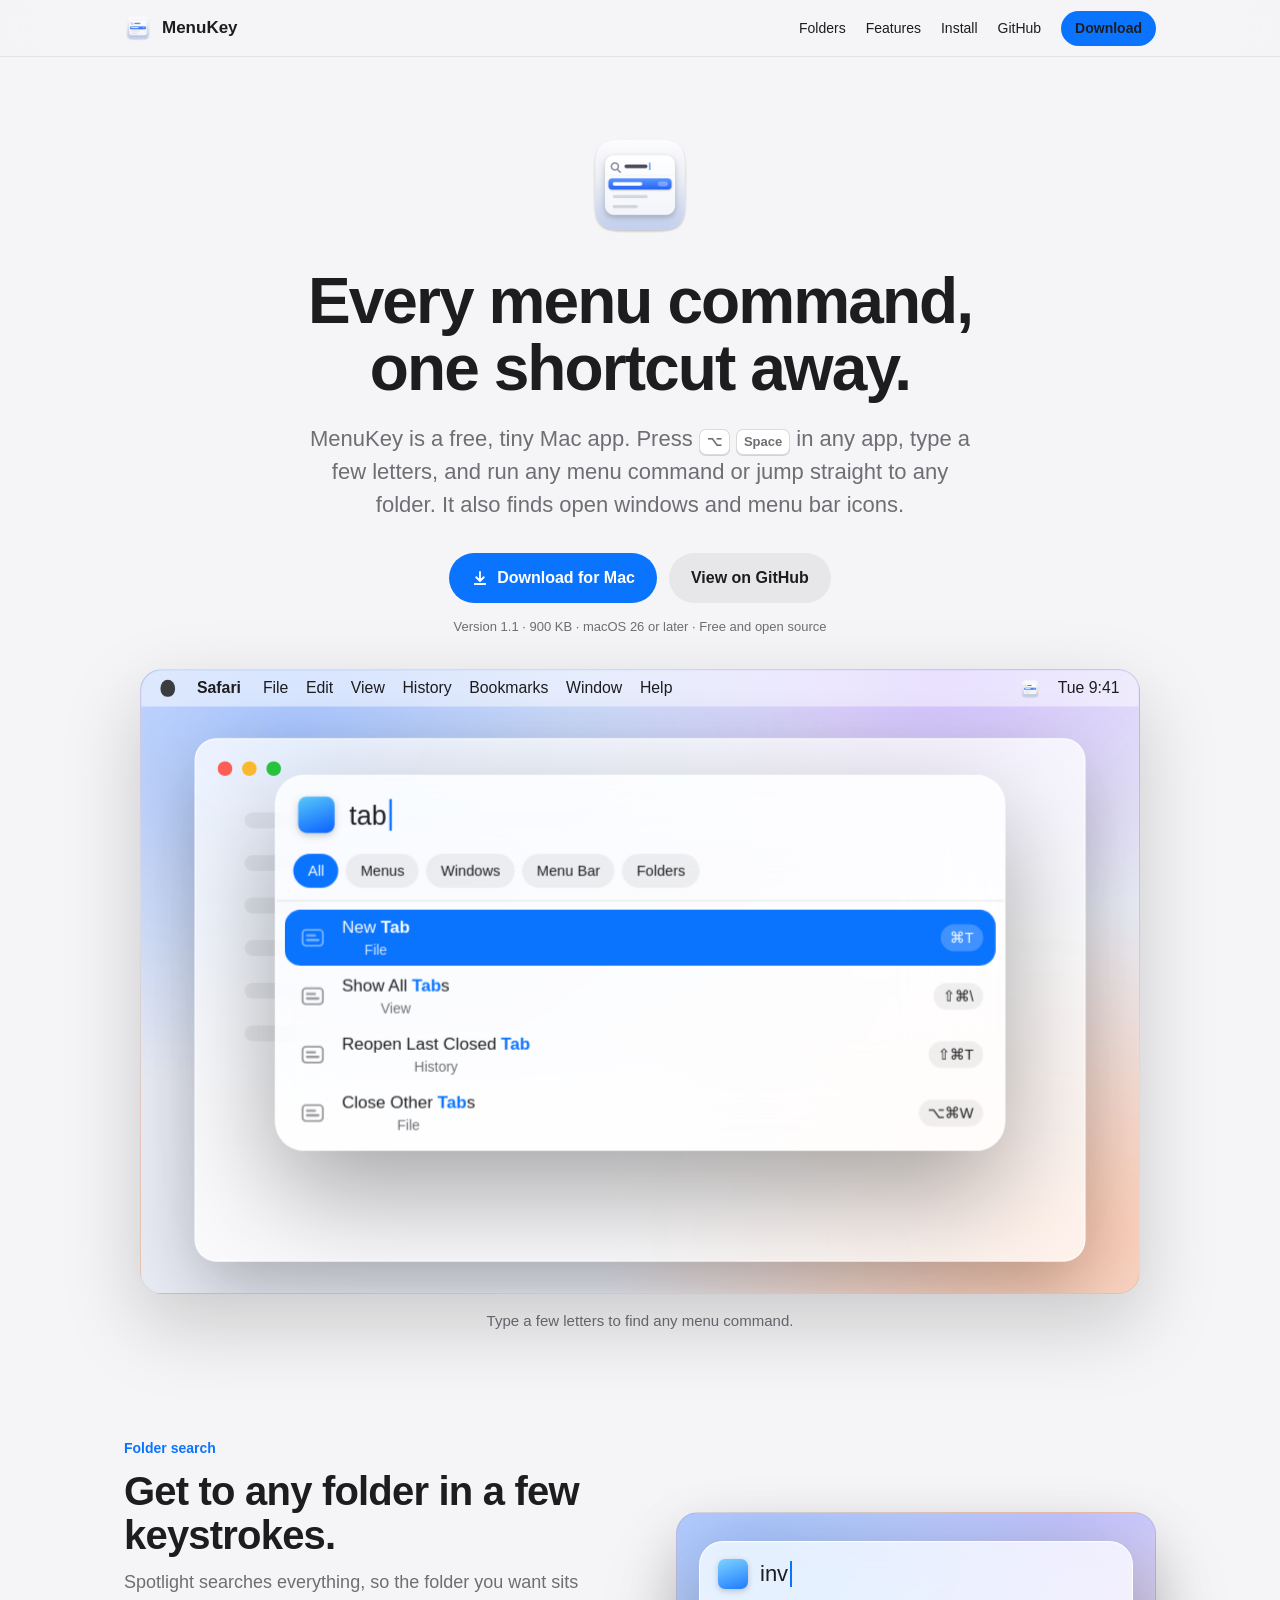
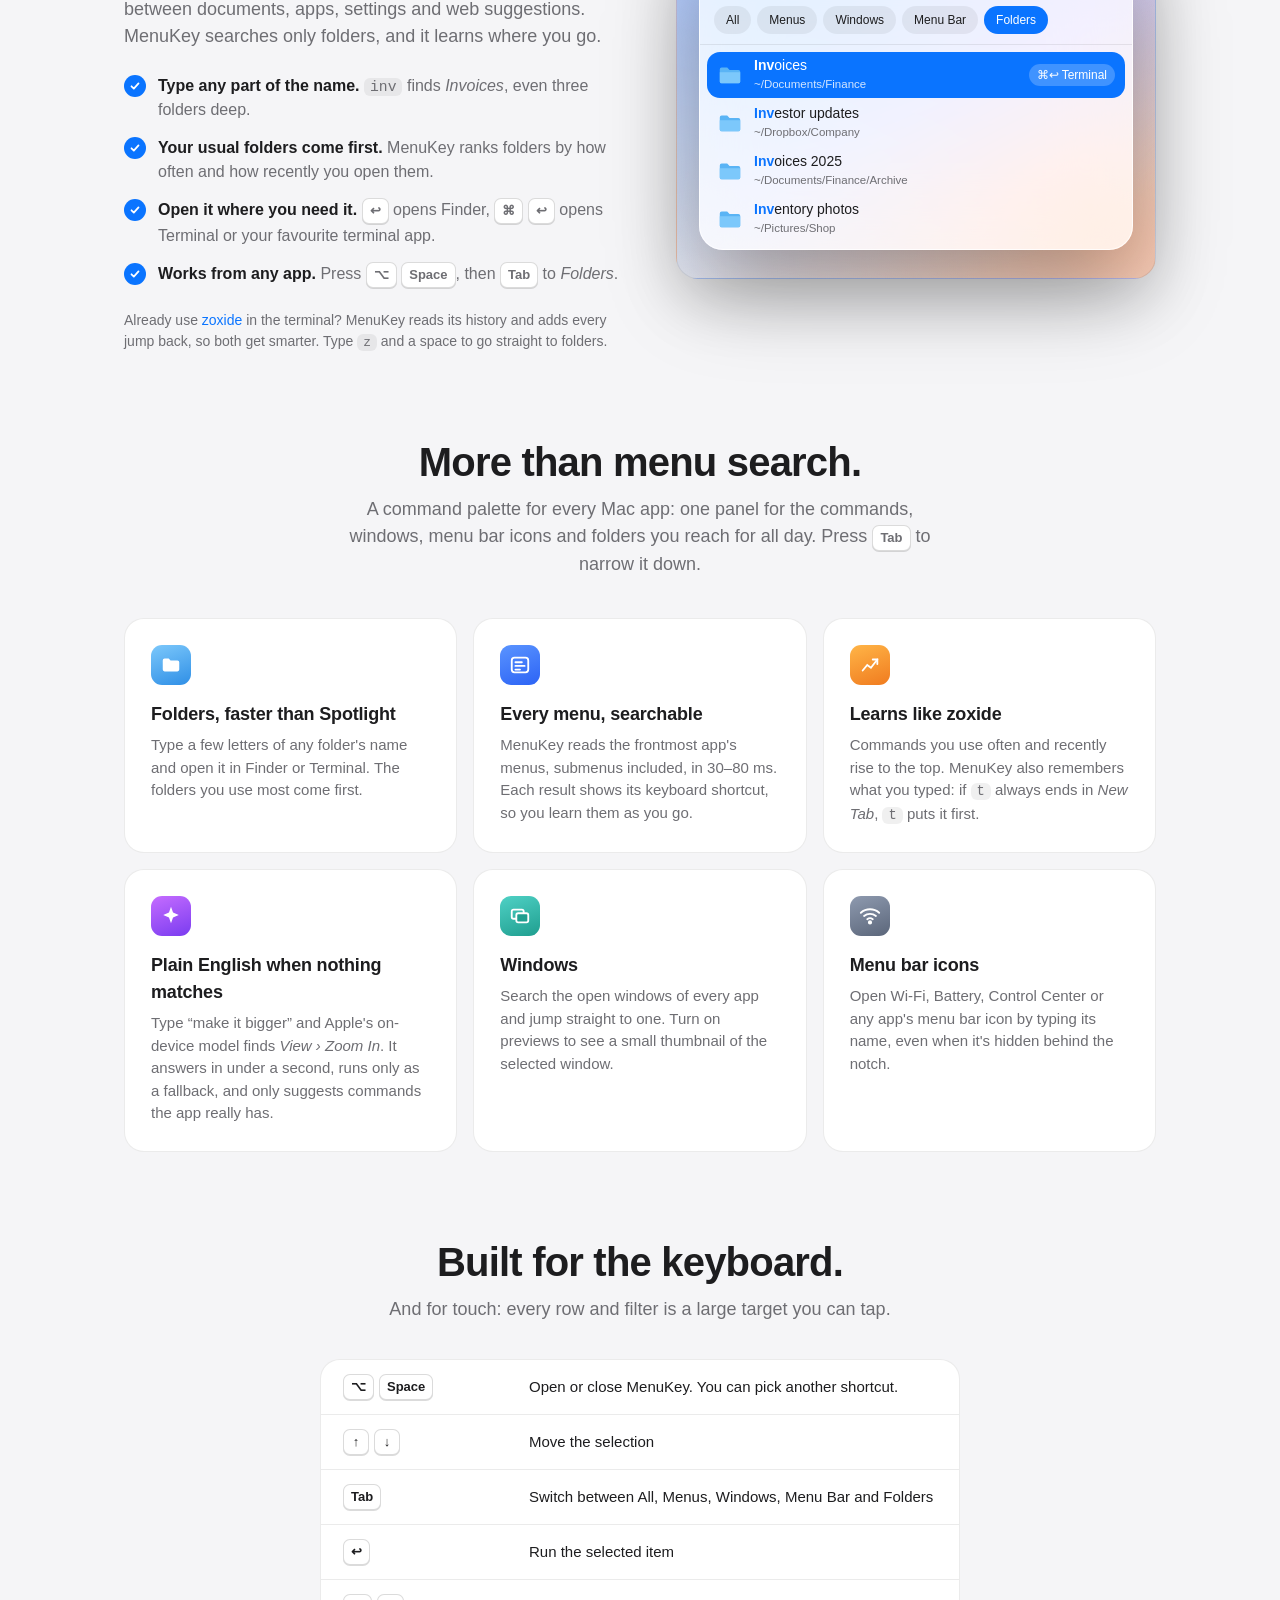
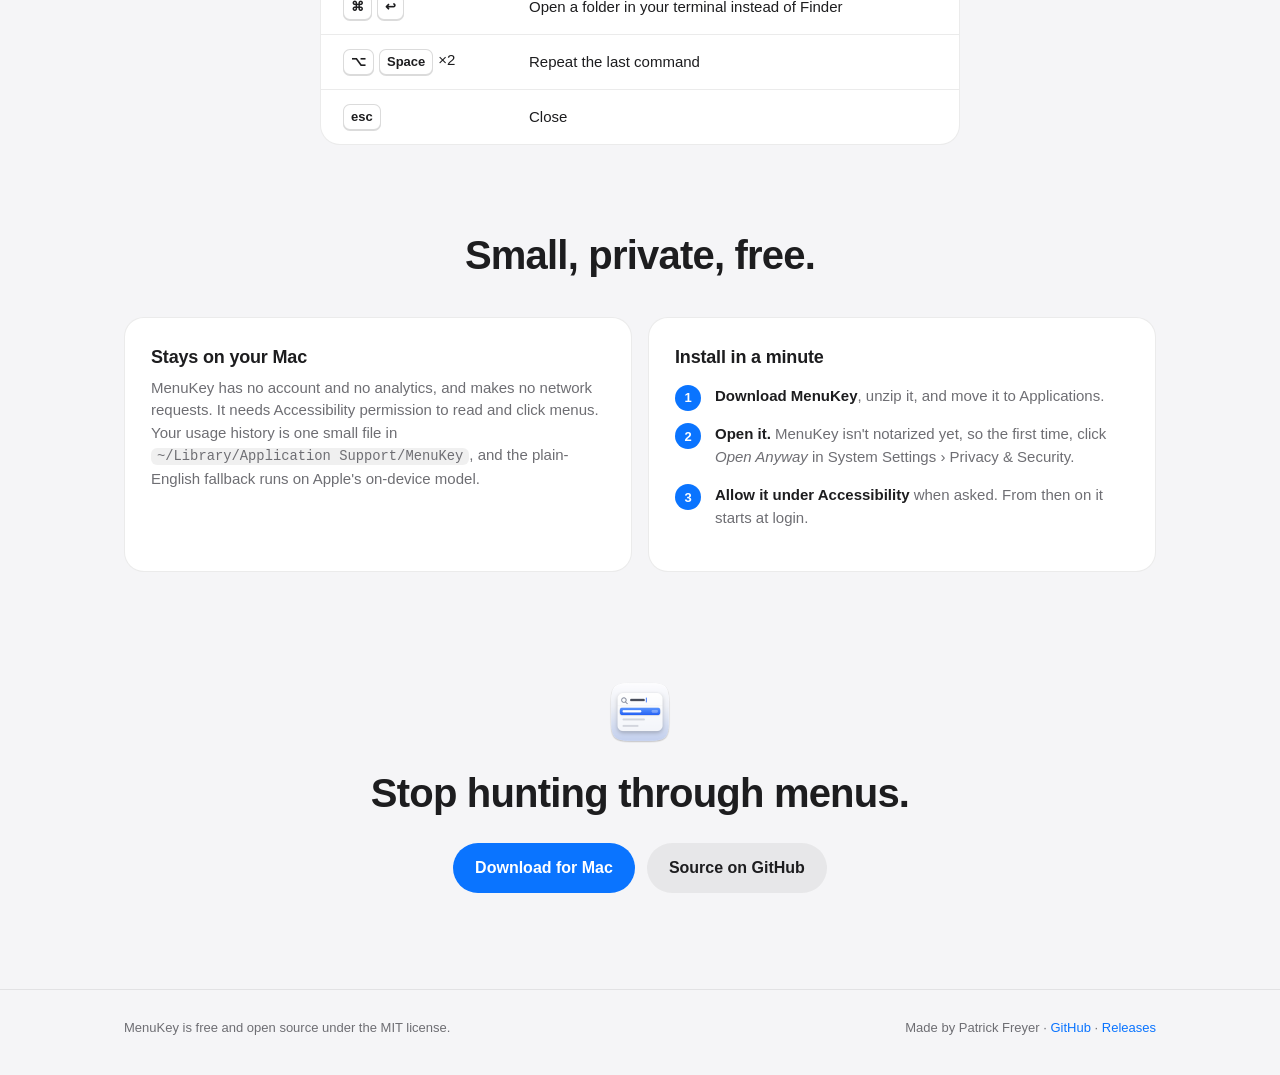
==== docs/index.html @ bb74138c "Add website (menukey.pages.dev) with a folder search section One-page site with a looping demo of th" ====
<!doctype html>
<html lang="en">
<head>
<meta charset="utf-8">
<meta name="viewport" content="width=device-width, initial-scale=1">
<title>MenuKey: a command palette for every Mac app</title>
<meta name="description" content="MenuKey is a free command palette for every Mac app. Press ⌥Space, type a few letters, and run any menu command or jump to any folder. A tiny, open-source alternative to Alfred's menu search that also finds windows, menu bar icons and folders.">
<meta property="og:title" content="MenuKey: a command palette for every Mac app">
<meta property="og:description" content="Every menu command, one shortcut away. A free, tiny Mac app.">
<meta property="og:image" content="https://patrickfreyer.github.io/MenuKey/screenshot-dark.png">
<meta property="og:url" content="https://patrickfreyer.github.io/MenuKey/">
<meta name="twitter:card" content="summary_large_image">
<link rel="icon" type="image/png" href="icon-256.png">
<link rel="apple-touch-icon" href="icon-256.png">
<style>
  :root {
    --bg: #f5f5f7;
    --surface: #ffffff;
    --text: #1d1d1f;
    --sub: #6e6e73;
    --line: rgba(0, 0, 0, 0.08);
    --accent: #0a74ff;
    --accent-text: #fff;
    --kbd: #ffffff;
    --kbd-border: rgba(0, 0, 0, 0.14);
    --panel: rgba(255, 255, 255, 0.72);
    --panel-border: rgba(255, 255, 255, 0.8);
    --pill: rgba(0, 0, 0, 0.06);
    --win: rgba(255, 255, 255, 0.75);
    --stage: radial-gradient(900px 600px at 15% 10%, #a9c6ff 0%, transparent 60%),
             radial-gradient(800px 600px at 90% 90%, #ffc9ae 0%, transparent 55%),
             radial-gradient(700px 500px at 80% 0%, #d2c1ff 0%, transparent 55%), #e9ecf5;
  }
  @media (prefers-color-scheme: dark) {
    :root {
      --bg: #0b0b0e;
      --surface: #16161a;
      --text: #f5f5f7;
      --sub: #a1a1a6;
      --line: rgba(255, 255, 255, 0.09);
      --accent: #2f8bff;
      --kbd: #26262c;
      --kbd-border: rgba(255, 255, 255, 0.16);
      --panel: rgba(30, 30, 36, 0.62);
      --panel-border: rgba(255, 255, 255, 0.14);
      --pill: rgba(255, 255, 255, 0.09);
      --win: rgba(40, 40, 48, 0.8);
      --stage: radial-gradient(900px 600px at 15% 10%, #5b3df5 0%, transparent 60%),
               radial-gradient(800px 600px at 90% 90%, #f0704f 0%, transparent 55%),
               radial-gradient(700px 500px at 80% 0%, #1aa4f0 0%, transparent 55%), #17112f;
    }
  }
  * { box-sizing: border-box; margin: 0; padding: 0; }
  html { -webkit-text-size-adjust: 100%; }
  body {
    font-family: -apple-system, BlinkMacSystemFont, "SF Pro Text", "Inter", "Segoe UI", sans-serif;
    background: var(--bg);
    color: var(--text);
    -webkit-font-smoothing: antialiased;
    line-height: 1.5;
  }
  a { color: var(--accent); text-decoration: none; }
  a:hover { text-decoration: underline; }
  .wrap { max-width: 1080px; margin: 0 auto; padding: 0 24px; }

  /* Nav */
  nav { position: sticky; top: 0; z-index: 10; backdrop-filter: saturate(180%) blur(20px);
        -webkit-backdrop-filter: saturate(180%) blur(20px);
        background: color-mix(in srgb, var(--bg) 75%, transparent); border-bottom: 1px solid var(--line); }
  nav .wrap { display: flex; align-items: center; height: 56px; gap: 12px; }
  nav .brand { display: flex; align-items: center; gap: 10px; font-weight: 600; font-size: 17px; color: var(--text); }
  nav .brand img { width: 28px; height: 28px; }
  nav .links { margin-left: auto; display: flex; gap: 20px; align-items: center; font-size: 14px; }
  nav .links a { color: var(--text); }
  nav .links .btn { padding: 7px 14px; font-size: 14px; }

  .btn { display: inline-flex; align-items: center; gap: 8px; padding: 13px 22px; border-radius: 999px;
         font-weight: 600; font-size: 16px; background: var(--accent); color: var(--accent-text); }
  .btn:hover { text-decoration: none; filter: brightness(1.08); }
  .btn.ghost { background: var(--pill); color: var(--text); }

  /* Hero */
  .hero.wrap { text-align: center; padding-top: 72px; padding-bottom: 8px; }
  .hero img.icon { width: 112px; height: 112px; margin-bottom: 20px; }
  .hero h1 { font-size: clamp(36px, 6vw, 64px); line-height: 1.05; letter-spacing: -0.03em; font-weight: 700; }
  .hero p.lead { font-size: clamp(18px, 2.2vw, 22px); color: var(--sub); max-width: 680px; margin: 20px auto 0; }
  .hero .cta { display: flex; gap: 12px; justify-content: center; flex-wrap: wrap; margin-top: 32px; }
  .hero .meta { margin-top: 14px; font-size: 13px; color: var(--sub); }

  /* Demo stage */
  .stage-outer { margin: 32px auto 0; max-width: 1000px; }
  .stage-box { position: relative; width: 100%; aspect-ratio: 16 / 10; border-radius: 22px; overflow: hidden;
               background: var(--stage); box-shadow: 0 30px 80px rgba(0, 0, 0, 0.18); border: 1px solid var(--line); }
  .stage { position: absolute; left: 0; top: 0; width: 820px; height: 512px; transform-origin: 0 0; }
  .mbar { height: 30px; display: flex; align-items: center; gap: 18px; padding: 0 16px; font-size: 13px; font-weight: 500;
          background: color-mix(in srgb, var(--panel) 70%, transparent); backdrop-filter: blur(20px); }
  .mbar b { font-weight: 700; }
  .mbar .apple { width: 12px; height: 14px; border-radius: 50% 50% 45% 45%; background: currentColor; opacity: .85; }
  .mbar .right { margin-left: auto; display: flex; gap: 14px; align-items: center; }
  .mbar .right img { width: 17px; height: 17px; }
  .appwin { position: absolute; left: 44px; top: 56px; width: 732px; height: 430px; border-radius: 18px;
            background: var(--win); border: 1px solid var(--panel-border); box-shadow: 0 24px 60px rgba(0,0,0,.25); }
  .appwin .tl { display: flex; gap: 8px; padding: 18px 18px 0; }
  .appwin .tl i { width: 12px; height: 12px; border-radius: 50%; display: block; }
  .appwin .ln { height: 13px; border-radius: 7px; background: var(--pill); margin: 22px 40px 0; }
  .panel { position: absolute; left: 110px; top: 86px; width: 600px; border-radius: 24px;
           background: var(--panel); border: 1px solid var(--panel-border);
           backdrop-filter: blur(36px) saturate(180%); -webkit-backdrop-filter: blur(36px) saturate(180%);
           box-shadow: 0 34px 90px rgba(0,0,0,.35), inset 0 1px 0 rgba(255,255,255,.2); overflow: hidden;
           transition: height .18s ease; }
  .p-head { height: 64px; display: flex; align-items: center; gap: 12px; padding: 0 18px; }
  .p-head .aicon { width: 30px; height: 30px; border-radius: 7px; flex: none; box-shadow: 0 2px 6px rgba(0,0,0,.2); }
  .p-head .q { font-size: 22px; display: flex; align-items: center; min-height: 30px; }
  .p-head .q .ph { color: var(--sub); opacity: .7; }
  .caret { width: 2px; height: 26px; background: var(--accent); margin-left: 2px; animation: blink 1s steps(1) infinite; }
  @keyframes blink { 50% { opacity: 0; } }
  .chips { display: flex; gap: 6px; padding: 0 14px 10px; }
  .chip { height: 28px; padding: 0 12px; border-radius: 99px; display: flex; align-items: center; font-size: 12px;
          font-weight: 500; background: var(--pill); transition: background .15s, color .15s; }
  .chip.on { background: var(--accent); color: #fff; }
  .p-div { height: 1px; background: var(--line); }
  .think { height: 36px; display: flex; align-items: center; gap: 8px; padding: 0 18px; font-size: 12.5px; color: var(--sub); }
  .list { padding: 7px; display: flex; flex-direction: column; gap: 2px; }
  .row { height: 46px; display: flex; align-items: center; padding: 0 10px; border-radius: 13px;
         animation: rowIn .22s ease both; }
  @keyframes rowIn { from { opacity: 0; transform: translateY(4px); } to { opacity: 1; transform: none; } }
  .row.sel { background: var(--accent); color: #fff; }
  .row.press { filter: brightness(0.85); }
  .row .ico { width: 26px; height: 26px; margin-right: 11px; flex: none; display: flex; }
  .row .ico svg { width: 26px; height: 26px; }
  .row .t { font-size: 14px; font-weight: 500; }
  .row .p { font-size: 11.5px; color: var(--sub); }
  .row.sel .p { color: rgba(255,255,255,.82); }
  .row .k { margin-left: auto; font-size: 12px; font-weight: 500; padding: 2px 8px; border-radius: 99px; background: var(--pill); }
  .row.sel .k { background: rgba(255,255,255,.22); }
  .hl { color: var(--accent); font-weight: 800; }
  .row.sel .hl { color: #fff; }
  .nw { white-space: nowrap; }
  .caption { text-align: center; color: var(--sub); font-size: 15px; margin-top: 16px; min-height: 24px; }

  /* Sections */
  section.wrap { padding-top: 88px; }
  h2 { font-size: clamp(28px, 4vw, 40px); letter-spacing: -0.02em; line-height: 1.1; text-align: center; }
  .sub2 { text-align: center; color: var(--sub); font-size: 18px; margin: 12px auto 0; max-width: 620px; }
  .split { display: grid; grid-template-columns: 1.05fr 1fr; gap: 48px; align-items: center; margin-top: 8px; }
  .split h2, .split .sub2 { text-align: left; margin-left: 0; }
  .eyebrow { font-size: 14px; font-weight: 600; color: var(--accent); margin-bottom: 10px; }
  .checks { list-style: none; margin-top: 24px; display: grid; gap: 14px; }
  .checks li { display: flex; gap: 12px; font-size: 16px; color: var(--sub); }
  .checks li b { color: var(--text); font-weight: 600; }
  .checks li::before { content: ""; flex: none; width: 22px; height: 22px; margin-top: 1px; border-radius: 50%;
    background: var(--accent) url("data:image/svg+xml,%3Csvg xmlns='http://www.w3.org/2000/svg' viewBox='0 0 24 24' fill='none' stroke='white' stroke-width='3' stroke-linecap='round' stroke-linejoin='round'%3E%3Cpath d='M6 12.5l4 4 8-9'/%3E%3C/svg%3E") center / 14px no-repeat; }
  .aside { margin-top: 22px; font-size: 14px; color: var(--sub); }
  .folder-stage { border-radius: 22px; padding: 28px 22px; background: var(--stage); border: 1px solid var(--line);
                  box-shadow: 0 24px 60px rgba(0,0,0,.14); }
  .folder-stage .panel { position: relative; left: auto; top: auto; width: 100%; }
  .grid { display: grid; grid-template-columns: repeat(3, 1fr); gap: 16px; margin-top: 40px; }
  .card { background: var(--surface); border: 1px solid var(--line); border-radius: 20px; padding: 26px; }
  .card .fi { width: 40px; height: 40px; border-radius: 11px; display: flex; align-items: center; justify-content: center;
              margin-bottom: 16px; color: #fff; }
  .card .fi svg { width: 22px; height: 22px; }
  .card h3 { font-size: 18px; letter-spacing: -0.01em; margin-bottom: 6px; }
  .card p { color: var(--sub); font-size: 15px; }
  code { font-family: ui-monospace, "SF Mono", Menlo, monospace; font-size: .92em; background: var(--pill);
         padding: 1px 6px; border-radius: 6px; }

  .keys { max-width: 640px; margin: 36px auto 0; background: var(--surface); border: 1px solid var(--line); border-radius: 20px; }
  .keys div { display: flex; align-items: center; gap: 16px; padding: 14px 22px; border-bottom: 1px solid var(--line); font-size: 15px; }
  .keys div:last-child { border-bottom: 0; }
  .keys .kk { width: 170px; flex: none; display: flex; gap: 5px; flex-wrap: wrap; }
  kbd { font-family: inherit; font-size: 13px; font-weight: 600; min-width: 26px; height: 26px; padding: 0 7px;
        display: inline-flex; align-items: center; justify-content: center; border-radius: 7px;
        background: var(--kbd); border: 1px solid var(--kbd-border); box-shadow: 0 1px 0 var(--kbd-border); }

  .two { display: grid; grid-template-columns: 1fr 1fr; gap: 16px; margin-top: 40px; }
  .steps { counter-reset: s; list-style: none; }
  .steps li { counter-increment: s; position: relative; padding-left: 40px; margin-bottom: 16px; color: var(--sub); font-size: 15px; }
  .steps li b { color: var(--text); }
  .steps li::before { content: counter(s); position: absolute; left: 0; top: 0; width: 26px; height: 26px; border-radius: 50%;
                      background: var(--accent); color: #fff; font-size: 13px; font-weight: 700;
                      display: flex; align-items: center; justify-content: center; }
  section.final.wrap { text-align: center; padding-top: 104px; padding-bottom: 40px; }
  .final .cta { display: flex; gap: 12px; justify-content: center; flex-wrap: wrap; margin-top: 28px; }
  footer { border-top: 1px solid var(--line); margin-top: 56px; padding: 28px 0 40px; color: var(--sub); font-size: 13px; }
  footer .wrap { display: flex; gap: 16px; flex-wrap: wrap; justify-content: space-between; }

  @media (max-width: 860px) {
    .grid { grid-template-columns: 1fr 1fr; }
    .two { grid-template-columns: 1fr; }
    .split { grid-template-columns: 1fr; gap: 32px; }
  }
  @media (max-width: 600px) {
    .wrap { padding: 0 16px; }
    .grid { grid-template-columns: 1fr; }
    nav .links .hide-s { display: none; }
    .hero.wrap { padding-top: 44px; }
    section.wrap { padding-top: 64px; }
    .hero img.icon { width: 88px; height: 88px; }
    .keys .kk { width: 120px; }
    .keys div { padding: 12px 16px; font-size: 14px; }
    .stage-box { border-radius: 14px; }
  }
  @media (prefers-reduced-motion: reduce) {
    .row { animation: none; }
    .caret { animation: none; }
  }
</style>
</head>
<body>

<nav>
  <div class="wrap">
    <a class="brand" href="#"><img src="icon-256.png" alt="">MenuKey</a>
    <div class="links">
      <a class="hide-s" href="#folders">Folders</a>
      <a class="hide-s" href="#features">Features</a>
      <a class="hide-s" href="#install">Install</a>
      <a class="hide-s" href="https://github.com/patrickfreyer/MenuKey">GitHub</a>
      <a class="btn" href="https://github.com/patrickfreyer/MenuKey/releases/latest/download/MenuKey.zip">Download</a>
    </div>
  </div>
</nav>

<header class="hero wrap">
  <img class="icon" src="icon-256.png" alt="MenuKey app icon">
  <h1>Every menu command,<br>one shortcut away.</h1>
  <p class="lead">MenuKey is a free, tiny Mac app. Press <span class="nw"><kbd>⌥</kbd> <kbd>Space</kbd></span> in any app, type a few letters, and run any menu command or jump straight to any folder. It also finds open windows and menu bar icons.</p>
  <div class="cta">
    <a class="btn" href="https://github.com/patrickfreyer/MenuKey/releases/latest/download/MenuKey.zip">
      <svg width="18" height="18" viewBox="0 0 24 24" fill="none" stroke="currentColor" stroke-width="2.4" stroke-linecap="round" stroke-linejoin="round"><path d="M12 4v12m0 0-5-5m5 5 5-5M5 20h14"/></svg>
      Download for Mac
    </a>
    <a class="btn ghost" href="https://github.com/patrickfreyer/MenuKey">View on GitHub</a>
  </div>
  <p class="meta">Version 1.1 · 900 KB · macOS 26 or later · Free and open source</p>

  <div class="stage-outer">
    <div class="stage-box" id="stageBox" aria-label="Animated demo of MenuKey">
      <div class="stage" id="stage">
        <div class="mbar"><div class="apple"></div><b id="mApp">Safari</b><span id="mMenus"></span>
          <div class="right"><img src="icon-256.png" alt=""><span>Tue 9:41</span></div></div>
        <div class="appwin"><div class="tl"><i style="background:#ff5f57"></i><i style="background:#febc2e"></i><i style="background:#28c840"></i></div>
          <div class="ln" style="width:40%;margin-top:30px"></div><div class="ln" style="width:72%"></div><div class="ln" style="width:58%"></div>
          <div class="ln" style="width:64%"></div><div class="ln" style="width:36%"></div><div class="ln" style="width:68%"></div></div>
        <div class="panel" id="panel">
          <div class="p-head"><div class="aicon" id="aIcon"></div><div class="q" id="q"></div></div>
          <div class="chips" id="chips"></div>
          <div class="p-div"></div>
          <div id="think"></div>
          <div class="list" id="list"></div>
        </div>
      </div>
    </div>
    <p class="caption" id="caption"></p>
  </div>
</header>

<section id="folders" class="wrap">
  <div class="split">
    <div>
      <p class="eyebrow">Folder search</p>
      <h2>Get to any folder in a few keystrokes.</h2>
      <p class="sub2">Spotlight searches everything, so the folder you want sits between documents, apps, settings and web suggestions. MenuKey searches only folders, and it learns where you go.</p>
      <ul class="checks">
        <li><span><b>Type any part of the name.</b> <code>inv</code> finds <em>Invoices</em>, even three folders deep.</span></li>
        <li><span><b>Your usual folders come first.</b> MenuKey ranks folders by how often and how recently you open them.</span></li>
        <li><span><b>Open it where you need it.</b> <kbd>↩</kbd> opens Finder, <kbd>⌘</kbd> <kbd>↩</kbd> opens Terminal or your favourite terminal app.</span></li>
        <li><span><b>Works from any app.</b> Press <span class="nw"><kbd>⌥</kbd> <kbd>Space</kbd></span>, then <kbd>Tab</kbd> to <em>Folders</em>.</span></li>
      </ul>
      <p class="aside">Already use <a href="https://github.com/ajeetdsouza/zoxide">zoxide</a> in the terminal? MenuKey reads its history and adds every jump back, so both get smarter. Type <code>z</code> and a space to go straight to folders.</p>
    </div>
    <div class="folder-stage" aria-label="MenuKey folder search showing results for inv">
      <div class="panel">
        <div class="p-head"><div class="aicon" style="background:linear-gradient(160deg,#7fd3ff,#1e7bff)"></div><div class="q">inv<span class="caret"></span></div></div>
        <div class="chips"><div class="chip">All</div><div class="chip">Menus</div><div class="chip">Windows</div><div class="chip">Menu Bar</div><div class="chip on">Folders</div></div>
        <div class="p-div"></div>
        <div class="list"><div class="row sel" style="animation:none"><div class="ico"><svg viewBox="0 0 28 28"><path d="M3 8a2 2 0 0 1 2-2h6l2.5 2.5H23a2 2 0 0 1 2 2V21a2 2 0 0 1-2 2H5a2 2 0 0 1-2-2z" fill="#5ab4f5"/><path d="M3 11h22v10a2 2 0 0 1-2 2H5a2 2 0 0 1-2-2z" fill="#7cc8fb"/></svg></div><div><div class="t"><span class="hl">Inv</span>oices</div><div class="p">~/Documents/Finance</div></div><div class="k">⌘↩ Terminal</div></div><div class="row" style="animation:none"><div class="ico"><svg viewBox="0 0 28 28"><path d="M3 8a2 2 0 0 1 2-2h6l2.5 2.5H23a2 2 0 0 1 2 2V21a2 2 0 0 1-2 2H5a2 2 0 0 1-2-2z" fill="#5ab4f5"/><path d="M3 11h22v10a2 2 0 0 1-2 2H5a2 2 0 0 1-2-2z" fill="#7cc8fb"/></svg></div><div><div class="t"><span class="hl">Inv</span>estor updates</div><div class="p">~/Dropbox/Company</div></div></div><div class="row" style="animation:none"><div class="ico"><svg viewBox="0 0 28 28"><path d="M3 8a2 2 0 0 1 2-2h6l2.5 2.5H23a2 2 0 0 1 2 2V21a2 2 0 0 1-2 2H5a2 2 0 0 1-2-2z" fill="#5ab4f5"/><path d="M3 11h22v10a2 2 0 0 1-2 2H5a2 2 0 0 1-2-2z" fill="#7cc8fb"/></svg></div><div><div class="t"><span class="hl">Inv</span>oices 2025</div><div class="p">~/Documents/Finance/Archive</div></div></div><div class="row" style="animation:none"><div class="ico"><svg viewBox="0 0 28 28"><path d="M3 8a2 2 0 0 1 2-2h6l2.5 2.5H23a2 2 0 0 1 2 2V21a2 2 0 0 1-2 2H5a2 2 0 0 1-2-2z" fill="#5ab4f5"/><path d="M3 11h22v10a2 2 0 0 1-2 2H5a2 2 0 0 1-2-2z" fill="#7cc8fb"/></svg></div><div><div class="t"><span class="hl">Inv</span>entory photos</div><div class="p">~/Pictures/Shop</div></div></div></div>
      </div>
    </div>
  </div>
</section>

<section id="features" class="wrap">
  <h2>More than menu search.</h2>
  <p class="sub2">A command palette for every Mac app: one panel for the commands, windows, menu bar icons and folders you reach for all day. Press <kbd>Tab</kbd> to narrow it down.</p>
  <div class="grid">
    <div class="card">
      <div class="fi" style="background:linear-gradient(160deg,#7cc8fb,#2f8fe6)"><svg viewBox="0 0 24 24" fill="#fff"><path d="M3 7a2 2 0 0 1 2-2h4.5l2 2H19a2 2 0 0 1 2 2v8a2 2 0 0 1-2 2H5a2 2 0 0 1-2-2z"/></svg></div>
      <h3>Folders, faster than Spotlight</h3>
      <p>Type a few letters of any folder's name and open it in Finder or Terminal. The folders you use most come first.</p>
    </div>
    <div class="card">
      <div class="fi" style="background:linear-gradient(160deg,#5a94ff,#2c63f5)"><svg viewBox="0 0 24 24" fill="none" stroke="#fff" stroke-width="2" stroke-linecap="round"><rect x="3" y="4" width="18" height="16" rx="3"/><path d="M7 9h7M7 13h10M7 17h5"/></svg></div>
      <h3>Every menu, searchable</h3>
      <p>MenuKey reads the frontmost app's menus, submenus included, in 30–80 ms. Each result shows its keyboard shortcut, so you learn them as you go.</p>
    </div>
    <div class="card">
      <div class="fi" style="background:linear-gradient(160deg,#ffb547,#f07b1f)"><svg viewBox="0 0 24 24" fill="none" stroke="#fff" stroke-width="2" stroke-linecap="round"><path d="M4 18l5-6 4 3 7-9"/><path d="M15 6h5v5"/></svg></div>
      <h3>Learns like zoxide</h3>
      <p>Commands you use often and recently rise to the top. MenuKey also remembers what you typed: if <code>t</code> always ends in <em>New Tab</em>, <code>t</code> puts it first.</p>
    </div>
    <div class="card">
      <div class="fi" style="background:linear-gradient(160deg,#c56cff,#7a3cf0)"><svg viewBox="0 0 24 24" fill="#fff"><path d="M12 2l2.2 6.3L20.5 11l-6.3 2.7L12 20l-2.2-6.3L3.5 11l6.3-2.7z"/></svg></div>
      <h3>Plain English when nothing matches</h3>
      <p>Type “make it bigger” and Apple's on-device model finds <em>View › Zoom In</em>. It answers in under a second, runs only as a fallback, and only suggests commands the app really has.</p>
    </div>
    <div class="card">
      <div class="fi" style="background:linear-gradient(160deg,#4fd1c5,#1f9e8f)"><svg viewBox="0 0 24 24" fill="none" stroke="#fff" stroke-width="2"><rect x="3" y="5" width="13" height="10" rx="2"/><rect x="8" y="9" width="13" height="10" rx="2" fill="#1f9e8f"/></svg></div>
      <h3>Windows</h3>
      <p>Search the open windows of every app and jump straight to one. Turn on previews to see a small thumbnail of the selected window.</p>
    </div>
    <div class="card">
      <div class="fi" style="background:linear-gradient(160deg,#8e9aaf,#5b667a)"><svg viewBox="0 0 24 24" fill="none" stroke="#fff" stroke-width="2" stroke-linecap="round"><path d="M2 8.5a15 15 0 0 1 20 0M5.5 12a10 10 0 0 1 13 0M9 15.5a5 5 0 0 1 6 0"/><circle cx="12" cy="19" r="1.3" fill="#fff"/></svg></div>
      <h3>Menu bar icons</h3>
      <p>Open Wi‑Fi, Battery, Control Center or any app's menu bar icon by typing its name, even when it's hidden behind the notch.</p>
    </div>
</div>
  </div>
</section>

<section class="wrap">
  <h2>Built for the keyboard.</h2>
  <p class="sub2">And for touch: every row and filter is a large target you can tap.</p>
  <div class="keys">
    <div><span class="kk"><kbd>⌥</kbd><kbd>Space</kbd></span>Open or close MenuKey. You can pick another shortcut.</div>
    <div><span class="kk"><kbd>↑</kbd><kbd>↓</kbd></span>Move the selection</div>
    <div><span class="kk"><kbd>Tab</kbd></span>Switch between All, Menus, Windows, Menu Bar and Folders</div>
    <div><span class="kk"><kbd>↩</kbd></span>Run the selected item</div>
    <div><span class="kk"><kbd>⌘</kbd><kbd>↩</kbd></span>Open a folder in your terminal instead of Finder</div>
    <div><span class="kk"><kbd>⌥</kbd><kbd>Space</kbd> ×2</span>Repeat the last command</div>
    <div><span class="kk"><kbd>esc</kbd></span>Close</div>
  </div>
</section>

<section id="install" class="wrap">
  <h2>Small, private, free.</h2>
  <div class="two">
    <div class="card">
      <h3>Stays on your Mac</h3>
      <p>MenuKey has no account and no analytics, and makes no network requests. It needs Accessibility permission to read and click menus. Your usage history is one small file in <code>~/Library/Application&nbsp;Support/MenuKey</code>, and the plain-English fallback runs on Apple's on-device model.</p>
    </div>
    <div class="card">
      <h3>Install in a minute</h3>
      <ol class="steps" style="margin-top:14px">
        <li><b>Download MenuKey</b>, unzip it, and move it to Applications.</li>
        <li><b>Open it.</b> MenuKey isn't notarized yet, so the first time, click <em>Open Anyway</em> in System Settings › Privacy &amp; Security.</li>
        <li><b>Allow it under Accessibility</b> when asked. From then on it starts at login.</li>
      </ol>
    </div>
  </div>
</section>

<section class="final wrap">
  <img src="icon-256.png" alt="" width="72" height="72">
  <h2 style="margin-top:16px">Stop hunting through menus.</h2>
  <div class="cta">
    <a class="btn" href="https://github.com/patrickfreyer/MenuKey/releases/latest/download/MenuKey.zip">Download for Mac</a>
    <a class="btn ghost" href="https://github.com/patrickfreyer/MenuKey">Source on GitHub</a>
  </div>
</section>

<footer>
  <div class="wrap">
    <span>MenuKey is free and open source under the MIT license.</span>
    <span>Made by Patrick Freyer · <a href="https://github.com/patrickfreyer/MenuKey">GitHub</a> · <a href="https://github.com/patrickfreyer/MenuKey/releases">Releases</a></span>
  </div>
</footer>

<script>
(() => {
  const icons = {
    menu: `<svg viewBox="0 0 28 28"><rect x="5" y="7" width="18" height="14" rx="3" fill="none" stroke="currentColor" stroke-opacity=".45" stroke-width="1.6"/><rect x="8" y="11" width="9" height="2" rx="1" fill="currentColor" fill-opacity=".45"/><rect x="8" y="15" width="12" height="2" rx="1" fill="currentColor" fill-opacity=".45"/></svg>`,
    folder: `<svg viewBox="0 0 28 28"><path d="M3 8a2 2 0 0 1 2-2h6l2.5 2.5H23a2 2 0 0 1 2 2V21a2 2 0 0 1-2 2H5a2 2 0 0 1-2-2z" fill="#5ab4f5"/><path d="M3 11h22v10a2 2 0 0 1-2 2H5a2 2 0 0 1-2-2z" fill="#7cc8fb"/></svg>`,
    mail: `<svg viewBox="0 0 28 28"><rect x="2" y="2" width="24" height="24" rx="6" fill="#2f8fe6"/><path d="M7 10h14v9H7z" fill="#fff"/><path d="M7 10l7 5 7-5" fill="none" stroke="#2f8fe6" stroke-width="1.5"/></svg>`,
    notes: `<svg viewBox="0 0 28 28"><rect x="2" y="2" width="24" height="24" rx="6" fill="#ffd84a"/><rect x="2" y="2" width="24" height="7" rx="6" fill="#f5c400"/><path d="M7 14h14M7 18h10" stroke="#a88a00" stroke-width="1.6" stroke-linecap="round"/></svg>`,
    wifi: `<svg viewBox="0 0 28 28" fill="none" stroke="currentColor" stroke-width="2" stroke-linecap="round"><path d="M5 11a13 13 0 0 1 18 0M8.5 14.5a8 8 0 0 1 11 0M12 18a3 3 0 0 1 4 0"/></svg>`,
    spark: `<svg viewBox="0 0 28 28"><path d="M14 4l2.2 6.3L22 13l-5.8 2.7L14 22l-2.2-6.3L6 13l5.8-2.7z" fill="currentColor"/></svg>`,
  };
  const scenes = [
    { app: "Safari", menus: "File Edit View History Bookmarks Window Help", icon: "linear-gradient(160deg,#5ac8fa,#0a60ff)",
      query: "tab", scope: 0, caption: "Type a few letters to find any menu command.",
      rows: [["menu","New Tab","File","⌘T"],["menu","Show All Tabs","View","⇧⌘\\"],["menu","Reopen Last Closed Tab","History","⇧⌘T"],["menu","Close Other Tabs","File","⌥⌘W"]] },
    { app: "Finder", menus: "File Edit View Go Window Help", icon: "linear-gradient(160deg,#7fd3ff,#1e7bff)",
      query: "inv", scope: 4, caption: "Jump to any folder. The ones you use most come first.",
      rows: [["folder","Invoices","~/Documents/Finance","⌘↩ Terminal"],["folder","Investor updates","~/Dropbox/Company",""],["folder","Invoices 2025","~/Documents/Finance/Archive",""]] },
    { app: "Preview", menus: "File Edit View Go Tools Window Help", icon: "linear-gradient(160deg,#a6e3ff,#3c9df0)",
      query: "make it bigger", scope: 0, ai: true, caption: "No match? Apple's on-device model works out what you meant.",
      rows: [["spark","Zoom In","Suggested · View","⌘+"],["spark","Zoom to Fit","Suggested · View","⌘9"]] },
    { app: "Notes", menus: "File Edit Format View Window Help", icon: "linear-gradient(160deg,#ffe27a,#f5c400)",
      query: "inbox", scope: 2, caption: "Jump to any open window in any app.",
      rows: [["mail","Inbox – iCloud","Mail",""],["notes","Inbox zero plan","Notes",""]] },
    { app: "Notes", menus: "File Edit Format View Window Help", icon: "linear-gradient(160deg,#ffe27a,#f5c400)",
      query: "wi", scope: 3, caption: "Open any menu bar icon by name.",
      rows: [["wifi","Wi‑Fi","Menu bar · connected",""]] },
  ];
  const chipsNames = ["All", "Menus", "Windows", "Menu Bar", "Folders"];
  const $ = (id) => document.getElementById(id);
  const stage = $("stage"), box = $("stageBox");
  const fit = () => { stage.style.transform = `scale(${box.clientWidth / 820})`; };
  addEventListener("resize", fit); fit();

  const sleep = (ms) => new Promise(r => setTimeout(r, ms));
  const esc = (s) => s.replace(/[&<>]/g, c => ({ "&": "&amp;", "<": "&lt;", ">": "&gt;" }[c]));
  const chips = (on) => { $("chips").innerHTML = chipsNames.map((c, i) => `<div class="chip ${i === on ? "on" : ""}">${c}</div>`).join(""); };
  const setQuery = (t, ph) => { $("q").innerHTML = (t ? esc(t) : `<span class="ph">${ph}</span>`) + `<span class="caret"></span>`; };
  const hl = (title, q, ai) => {
    if (ai || !q) return esc(title);
    const i = title.toLowerCase().indexOf(q.toLowerCase());
    if (i < 0) return esc(title);
    return esc(title.slice(0, i)) + `<span class="hl">${esc(title.slice(i, i + q.length))}</span>` + esc(title.slice(i + q.length));
  };
  const rows = (s, q, sel = 0) => {
    $("list").innerHTML = s.rows.map((r, i) =>
      `<div class="row ${i === sel ? "sel" : ""}"><div class="ico" style="${r[0] === "spark" && i !== sel ? "color:var(--accent)" : ""}">${icons[r[0]]}</div>` +
      `<div><div class="t">${hl(r[1], q, s.ai)}</div><div class="p">${esc(r[2])}</div></div>` +
      ((r[3] && (r[0] !== "folder" || i === sel)) ? `<div class="k">${esc(r[3])}</div>` : "") + `</div>`).join("");
  };

  function show(s, q, withRows) {
    $("mApp").textContent = s.app;
    $("mMenus").innerHTML = s.menus.split(" ").map(m => `<span>${m}</span>`).join("&nbsp;&nbsp;&nbsp;&nbsp;");
    $("aIcon").style.background = s.icon;
    $("caption").textContent = s.caption;
    if (withRows) rows(s, q); else $("list").innerHTML = "";
  }

  const reduce = matchMedia("(prefers-reduced-motion: reduce)").matches;
  if (reduce) {
    const s = scenes[0]; chips(s.scope); setQuery(s.query); show(s, s.query, true); $("think").innerHTML = "";
    return;
  }

  async function play() {
    for (;;) {
      for (const s of scenes) {
        chips(0); $("think").innerHTML = ""; show(s, "", false); setQuery("", `Search ${s.app}`);
        await sleep(700);
        let typed = "";
        if (s.prefix) {
          for (const c of s.prefix) { typed += c; setQuery(typed); await sleep(110); }
          chips(s.scope); typed = ""; setQuery("", "Jump to a folder"); await sleep(350);
        } else if (s.scope !== 0) {
          for (let i = 1; i <= s.scope; i++) { chips(i); await sleep(240); }
        }
        for (const c of s.query) {
          typed += c; setQuery(typed);
          if (!s.ai && typed.length >= 2) rows(s, typed);
          await sleep(s.ai ? 70 : 120);
        }
        if (s.ai) {
          $("think").innerHTML = `<div class="think"><span style="color:var(--accent)">✦</span> Looking for “${esc(s.query)}” with Apple Intelligence…</div>`;
          await sleep(1100);
          $("think").innerHTML = "";
        }
        rows(s, s.query);
        await sleep(1500);
        if (s.rows.length > 1) { rows(s, s.query, 1); await sleep(500); rows(s, s.query, 0); await sleep(400); }
        document.querySelector(".row.sel")?.classList.add("press");
        await sleep(500);
      }
    }
  }
  play();
})();
</script>
</body>
</html>
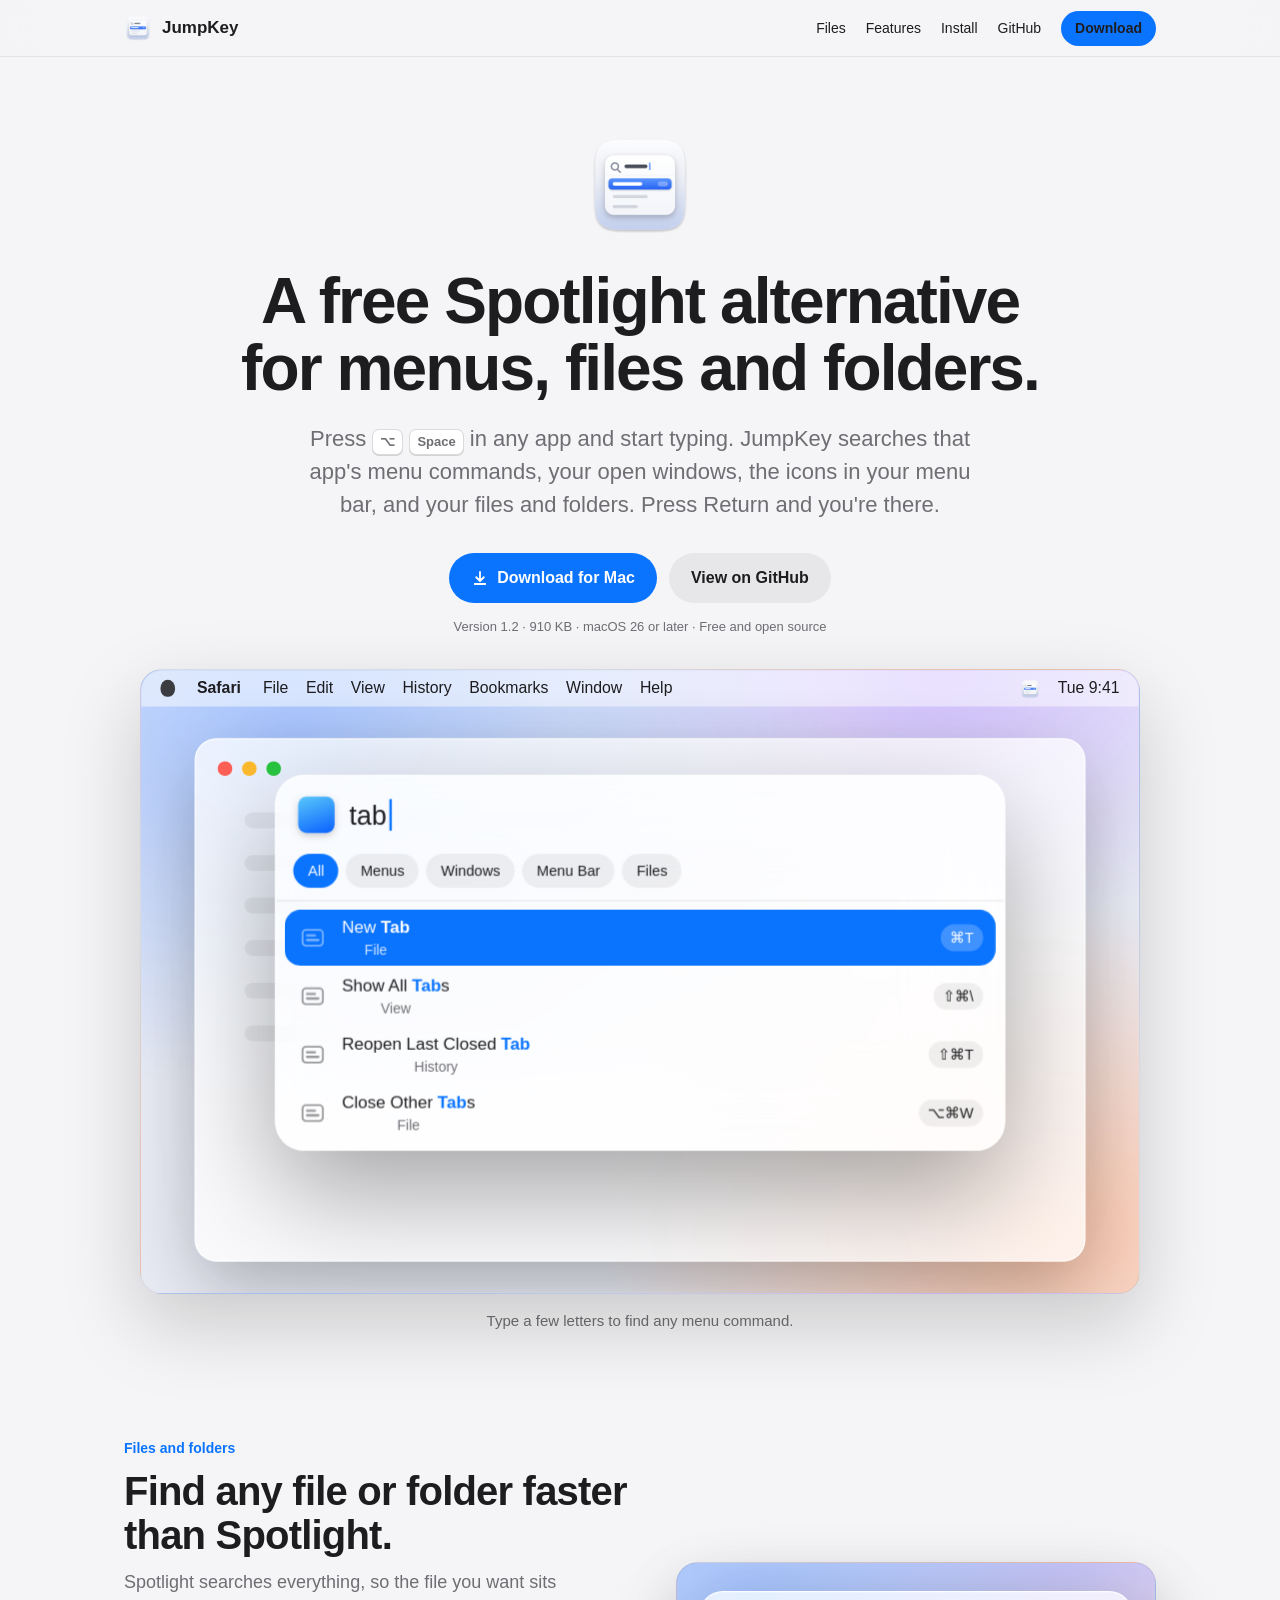
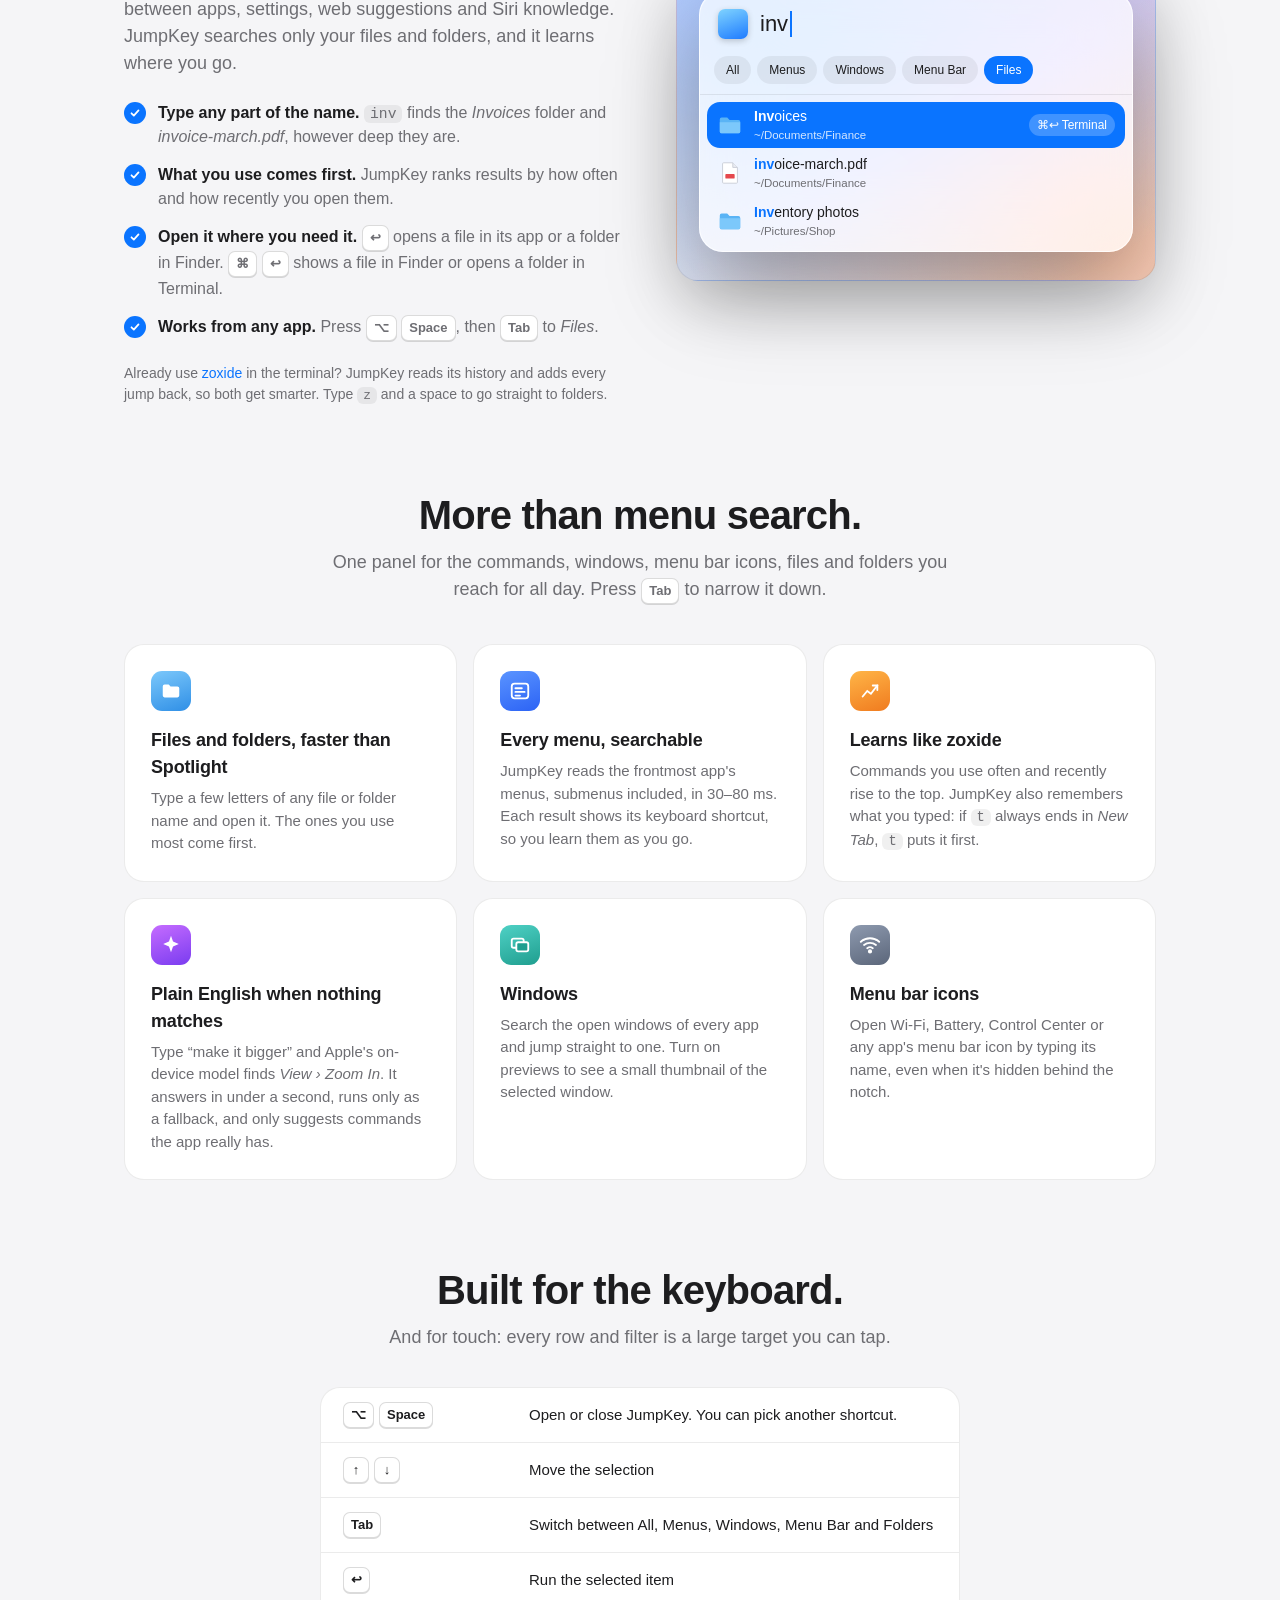
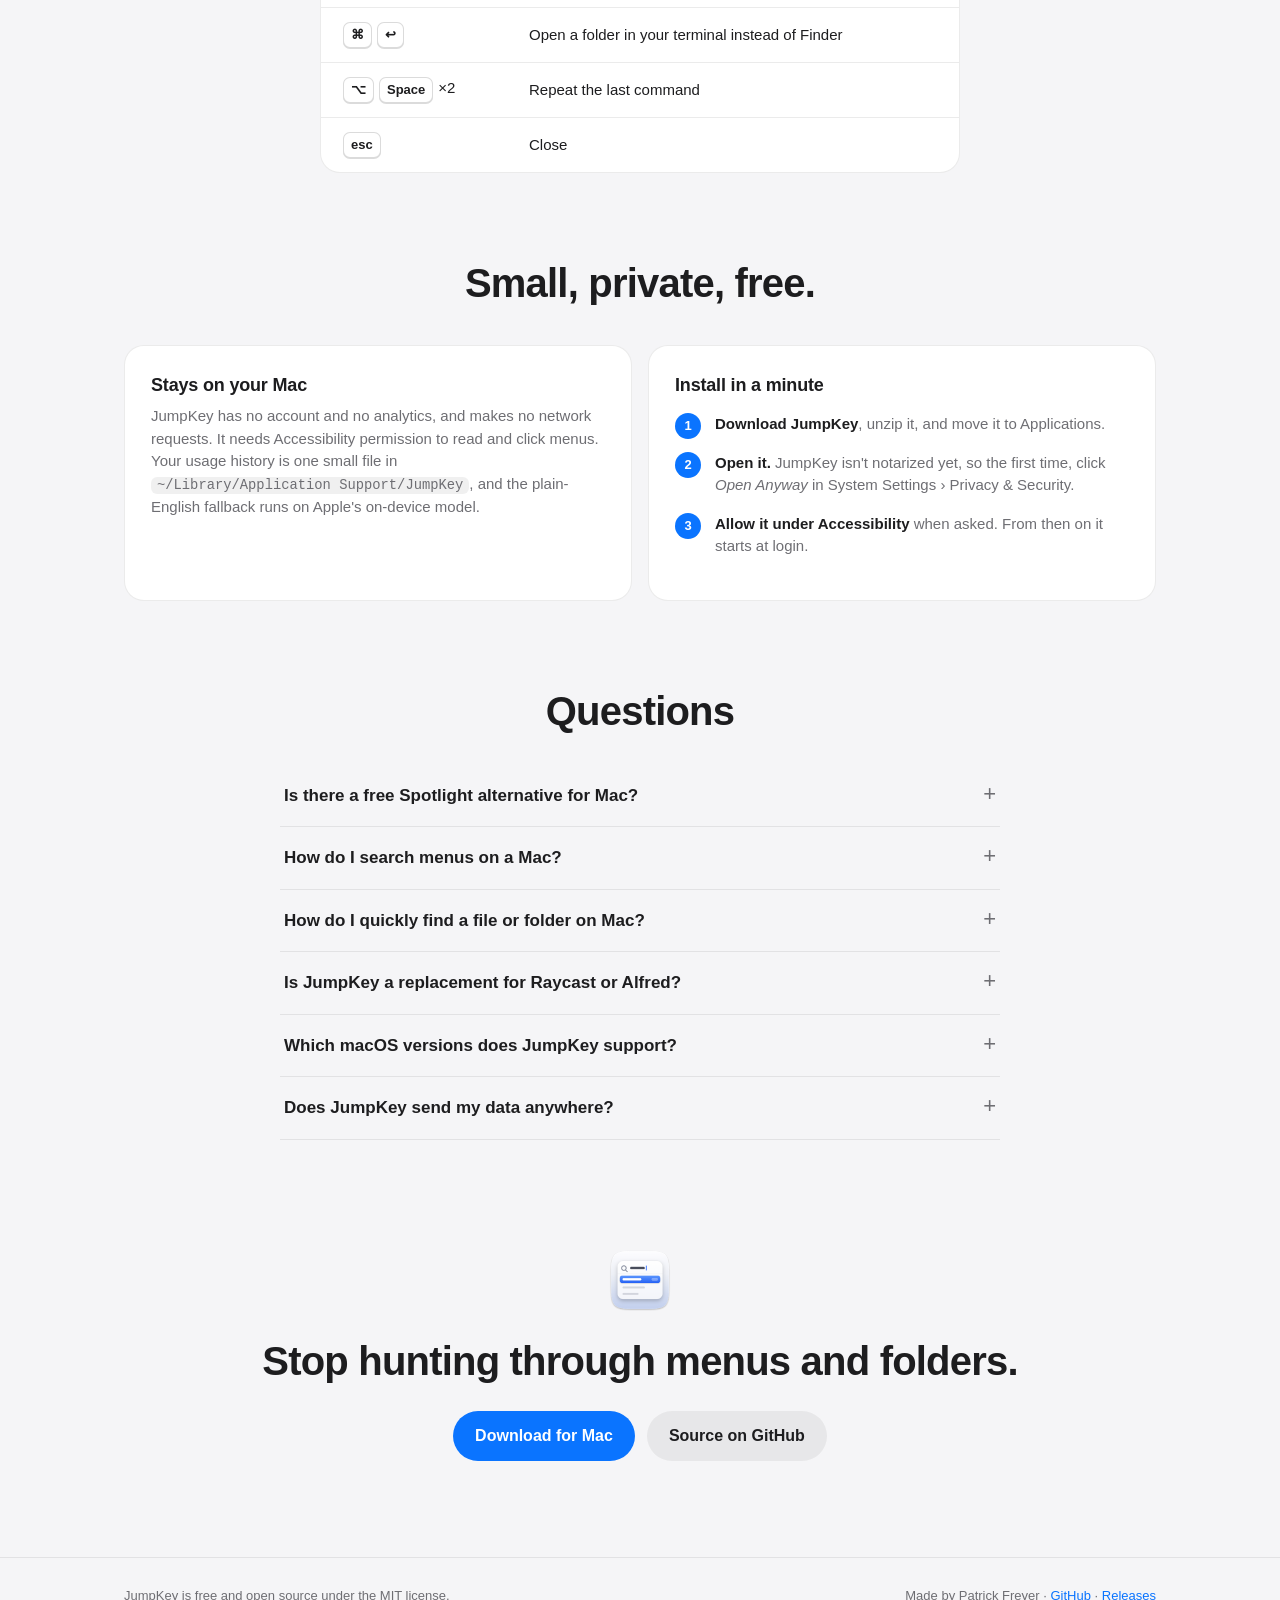
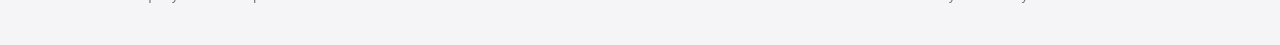
==== commit 60b74a29: "JumpKey 1.2: rename from MenuKey, add file search - Renamed to JumpKey (bundle id com.patrickfreyer." ====
--- a/docs/index.html
+++ b/docs/index.html
@@ -3,12 +3,12 @@
 <head>
 <meta charset="utf-8">
 <meta name="viewport" content="width=device-width, initial-scale=1">
-<title>MenuKey: a command palette for every Mac app</title>
-<meta name="description" content="MenuKey is a free command palette for every Mac app. Press ⌥Space, type a few letters, and run any menu command or jump to any folder. A tiny, open-source alternative to Alfred's menu search that also finds windows, menu bar icons and folders.">
-<meta property="og:title" content="MenuKey: a command palette for every Mac app">
+<title>JumpKey: a free Spotlight alternative for Mac</title>
+<meta name="description" content="Press Option-Space in any Mac app and type. JumpKey finds menu commands, open windows, menu bar icons, files and folders. Free, open source, runs on device.">
+<meta property="og:title" content="JumpKey: a free Spotlight alternative for Mac">
 <meta property="og:description" content="Every menu command, one shortcut away. A free, tiny Mac app.">
-<meta property="og:image" content="https://patrickfreyer.github.io/MenuKey/screenshot-dark.png">
-<meta property="og:url" content="https://patrickfreyer.github.io/MenuKey/">
+<meta property="og:image" content="https://patrickfreyer.github.io/JumpKey/screenshot-dark.png">
+<meta property="og:url" content="https://patrickfreyer.github.io/JumpKey/">
 <meta name="twitter:card" content="summary_large_image">
 <link rel="icon" type="image/png" href="icon-256.png">
 <link rel="apple-touch-icon" href="icon-256.png">
@@ -179,6 +179,13 @@
   .steps li::before { content: counter(s); position: absolute; left: 0; top: 0; width: 26px; height: 26px; border-radius: 50%;
                       background: var(--accent); color: #fff; font-size: 13px; font-weight: 700;
                       display: flex; align-items: center; justify-content: center; }
+  .faq { max-width: 720px; margin: 32px auto 0; }
+  .faq details { border-bottom: 1px solid var(--line); padding: 18px 4px; }
+  .faq summary { cursor: pointer; font-size: 17px; font-weight: 600; list-style: none; display: flex; justify-content: space-between; gap: 16px; }
+  .faq summary::-webkit-details-marker { display: none; }
+  .faq summary::after { content: "+"; color: var(--sub); font-weight: 400; font-size: 22px; line-height: 1; }
+  .faq details[open] summary::after { content: "–"; }
+  .faq p { color: var(--sub); font-size: 15px; margin-top: 10px; }
   section.final.wrap { text-align: center; padding-top: 104px; padding-bottom: 40px; }
   .final .cta { display: flex; gap: 12px; justify-content: center; flex-wrap: wrap; margin-top: 28px; }
   footer { border-top: 1px solid var(--line); margin-top: 56px; padding: 28px 0 40px; color: var(--sub); font-size: 13px; }
@@ -205,37 +212,38 @@
     .caret { animation: none; }
   }
 </style>
+<script type="application/ld+json">[{"@context": "https://schema.org", "@type": "SoftwareApplication", "name": "JumpKey", "applicationCategory": "UtilitiesApplication", "operatingSystem": "macOS 26", "description": "A free Spotlight alternative for Mac that searches menu commands, open windows, menu bar icons, files and folders from one shortcut.", "offers": {"@type": "Offer", "price": "0", "priceCurrency": "USD"}, "downloadUrl": "https://github.com/patrickfreyer/JumpKey/releases/latest/download/JumpKey.zip", "license": "https://opensource.org/licenses/MIT"}, {"@context": "https://schema.org", "@type": "FAQPage", "mainEntity": [{"@type": "Question", "name": "Is there a free Spotlight alternative for Mac?", "acceptedAnswer": {"@type": "Answer", "text": "Yes. JumpKey is free and open source under the MIT license. Press Option-Space in any app to search its menu commands, your open windows, menu bar icons, and your files and folders."}}, {"@type": "Question", "name": "How do I search menus on a Mac?", "acceptedAnswer": {"@type": "Answer", "text": "macOS has a search field in each app's Help menu (Shift-Command-/), but it only searches one app at a time and you reach it with the mouse or that shortcut. JumpKey searches the menus of the app in front from one shortcut, matches loosely, and puts the commands you use most first."}}, {"@type": "Question", "name": "How do I quickly find a file or folder on Mac?", "acceptedAnswer": {"@type": "Answer", "text": "Press Option-Space, press Tab until Files is selected, and type part of the name. JumpKey ranks results by how often and how recently you open them. Return opens the file or folder; Command-Return shows a file in Finder or opens a folder in Terminal."}}, {"@type": "Question", "name": "Is JumpKey a replacement for Raycast or Alfred?", "acceptedAnswer": {"@type": "Answer", "text": "Partly. JumpKey is lighter: it searches menus, windows, menu bar icons, files and folders. It has no clipboard history, snippets or extensions. If you use Alfred or Raycast mainly for menu search and jumping to folders, JumpKey covers that for free."}}, {"@type": "Question", "name": "Which macOS versions does JumpKey support?", "acceptedAnswer": {"@type": "Answer", "text": "macOS 26 or later. Plain-English search needs Apple Intelligence turned on, because it uses Apple's on-device model."}}, {"@type": "Question", "name": "Does JumpKey send my data anywhere?", "acceptedAnswer": {"@type": "Answer", "text": "No. JumpKey has no account and no analytics, and it makes no network requests. It needs Accessibility permission to read and click menus, and you choose whether it may search your Desktop, Documents and Downloads."}}]}]</script>
 </head>
 <body>
 
 <nav>
   <div class="wrap">
-    <a class="brand" href="#"><img src="icon-256.png" alt="">MenuKey</a>
+    <a class="brand" href="#"><img src="icon-256.png" alt="">JumpKey</a>
     <div class="links">
-      <a class="hide-s" href="#folders">Folders</a>
+      <a class="hide-s" href="#folders">Files</a>
       <a class="hide-s" href="#features">Features</a>
       <a class="hide-s" href="#install">Install</a>
-      <a class="hide-s" href="https://github.com/patrickfreyer/MenuKey">GitHub</a>
-      <a class="btn" href="https://github.com/patrickfreyer/MenuKey/releases/latest/download/MenuKey.zip">Download</a>
+      <a class="hide-s" href="https://github.com/patrickfreyer/JumpKey">GitHub</a>
+      <a class="btn" href="https://github.com/patrickfreyer/JumpKey/releases/latest/download/JumpKey.zip">Download</a>
     </div>
   </div>
 </nav>
 
 <header class="hero wrap">
-  <img class="icon" src="icon-256.png" alt="MenuKey app icon">
-  <h1>Every menu command,<br>one shortcut away.</h1>
-  <p class="lead">MenuKey is a free, tiny Mac app. Press <span class="nw"><kbd>⌥</kbd> <kbd>Space</kbd></span> in any app, type a few letters, and run any menu command or jump straight to any folder. It also finds open windows and menu bar icons.</p>
+  <img class="icon" src="icon-256.png" alt="JumpKey app icon">
+  <h1>A free Spotlight alternative<br>for menus, files and folders.</h1>
+  <p class="lead">Press <span class="nw"><kbd>⌥</kbd> <kbd>Space</kbd></span> in any app and start typing. JumpKey searches that app's menu commands, your open windows, the icons in your menu bar, and your files and folders. Press Return and you're there.</p>
   <div class="cta">
-    <a class="btn" href="https://github.com/patrickfreyer/MenuKey/releases/latest/download/MenuKey.zip">
+    <a class="btn" href="https://github.com/patrickfreyer/JumpKey/releases/latest/download/JumpKey.zip">
       <svg width="18" height="18" viewBox="0 0 24 24" fill="none" stroke="currentColor" stroke-width="2.4" stroke-linecap="round" stroke-linejoin="round"><path d="M12 4v12m0 0-5-5m5 5 5-5M5 20h14"/></svg>
       Download for Mac
     </a>
-    <a class="btn ghost" href="https://github.com/patrickfreyer/MenuKey">View on GitHub</a>
-  </div>
-  <p class="meta">Version 1.1 · 900 KB · macOS 26 or later · Free and open source</p>
+    <a class="btn ghost" href="https://github.com/patrickfreyer/JumpKey">View on GitHub</a>
+  </div>
+  <p class="meta">Version 1.2 · 910 KB · macOS 26 or later · Free and open source</p>
 
   <div class="stage-outer">
-    <div class="stage-box" id="stageBox" aria-label="Animated demo of MenuKey">
+    <div class="stage-box" id="stageBox" aria-label="Animated demo of JumpKey">
       <div class="stage" id="stage">
         <div class="mbar"><div class="apple"></div><b id="mApp">Safari</b><span id="mMenus"></span>
           <div class="right"><img src="icon-256.png" alt=""><span>Tue 9:41</span></div></div>
@@ -258,23 +266,23 @@
 <section id="folders" class="wrap">
   <div class="split">
     <div>
-      <p class="eyebrow">Folder search</p>
-      <h2>Get to any folder in a few keystrokes.</h2>
-      <p class="sub2">Spotlight searches everything, so the folder you want sits between documents, apps, settings and web suggestions. MenuKey searches only folders, and it learns where you go.</p>
+      <p class="eyebrow">Files and folders</p>
+      <h2>Find any file or folder faster than Spotlight.</h2>
+      <p class="sub2">Spotlight searches everything, so the file you want sits between apps, settings, web suggestions and Siri knowledge. JumpKey searches only your files and folders, and it learns where you go.</p>
       <ul class="checks">
-        <li><span><b>Type any part of the name.</b> <code>inv</code> finds <em>Invoices</em>, even three folders deep.</span></li>
-        <li><span><b>Your usual folders come first.</b> MenuKey ranks folders by how often and how recently you open them.</span></li>
-        <li><span><b>Open it where you need it.</b> <kbd>↩</kbd> opens Finder, <kbd>⌘</kbd> <kbd>↩</kbd> opens Terminal or your favourite terminal app.</span></li>
-        <li><span><b>Works from any app.</b> Press <span class="nw"><kbd>⌥</kbd> <kbd>Space</kbd></span>, then <kbd>Tab</kbd> to <em>Folders</em>.</span></li>
+        <li><span><b>Type any part of the name.</b> <code>inv</code> finds the <em>Invoices</em> folder and <em>invoice-march.pdf</em>, however deep they are.</span></li>
+        <li><span><b>What you use comes first.</b> JumpKey ranks results by how often and how recently you open them.</span></li>
+        <li><span><b>Open it where you need it.</b> <kbd>↩</kbd> opens a file in its app or a folder in Finder. <kbd>⌘</kbd> <kbd>↩</kbd> shows a file in Finder or opens a folder in Terminal.</span></li>
+        <li><span><b>Works from any app.</b> Press <span class="nw"><kbd>⌥</kbd> <kbd>Space</kbd></span>, then <kbd>Tab</kbd> to <em>Files</em>.</span></li>
       </ul>
-      <p class="aside">Already use <a href="https://github.com/ajeetdsouza/zoxide">zoxide</a> in the terminal? MenuKey reads its history and adds every jump back, so both get smarter. Type <code>z</code> and a space to go straight to folders.</p>
-    </div>
-    <div class="folder-stage" aria-label="MenuKey folder search showing results for inv">
+      <p class="aside">Already use <a href="https://github.com/ajeetdsouza/zoxide">zoxide</a> in the terminal? JumpKey reads its history and adds every jump back, so both get smarter. Type <code>z</code> and a space to go straight to folders.</p>
+    </div>
+    <div class="folder-stage" aria-label="JumpKey folder search showing results for inv">
       <div class="panel">
         <div class="p-head"><div class="aicon" style="background:linear-gradient(160deg,#7fd3ff,#1e7bff)"></div><div class="q">inv<span class="caret"></span></div></div>
-        <div class="chips"><div class="chip">All</div><div class="chip">Menus</div><div class="chip">Windows</div><div class="chip">Menu Bar</div><div class="chip on">Folders</div></div>
+        <div class="chips"><div class="chip">All</div><div class="chip">Menus</div><div class="chip">Windows</div><div class="chip">Menu Bar</div><div class="chip on">Files</div></div>
         <div class="p-div"></div>
-        <div class="list"><div class="row sel" style="animation:none"><div class="ico"><svg viewBox="0 0 28 28"><path d="M3 8a2 2 0 0 1 2-2h6l2.5 2.5H23a2 2 0 0 1 2 2V21a2 2 0 0 1-2 2H5a2 2 0 0 1-2-2z" fill="#5ab4f5"/><path d="M3 11h22v10a2 2 0 0 1-2 2H5a2 2 0 0 1-2-2z" fill="#7cc8fb"/></svg></div><div><div class="t"><span class="hl">Inv</span>oices</div><div class="p">~/Documents/Finance</div></div><div class="k">⌘↩ Terminal</div></div><div class="row" style="animation:none"><div class="ico"><svg viewBox="0 0 28 28"><path d="M3 8a2 2 0 0 1 2-2h6l2.5 2.5H23a2 2 0 0 1 2 2V21a2 2 0 0 1-2 2H5a2 2 0 0 1-2-2z" fill="#5ab4f5"/><path d="M3 11h22v10a2 2 0 0 1-2 2H5a2 2 0 0 1-2-2z" fill="#7cc8fb"/></svg></div><div><div class="t"><span class="hl">Inv</span>estor updates</div><div class="p">~/Dropbox/Company</div></div></div><div class="row" style="animation:none"><div class="ico"><svg viewBox="0 0 28 28"><path d="M3 8a2 2 0 0 1 2-2h6l2.5 2.5H23a2 2 0 0 1 2 2V21a2 2 0 0 1-2 2H5a2 2 0 0 1-2-2z" fill="#5ab4f5"/><path d="M3 11h22v10a2 2 0 0 1-2 2H5a2 2 0 0 1-2-2z" fill="#7cc8fb"/></svg></div><div><div class="t"><span class="hl">Inv</span>oices 2025</div><div class="p">~/Documents/Finance/Archive</div></div></div><div class="row" style="animation:none"><div class="ico"><svg viewBox="0 0 28 28"><path d="M3 8a2 2 0 0 1 2-2h6l2.5 2.5H23a2 2 0 0 1 2 2V21a2 2 0 0 1-2 2H5a2 2 0 0 1-2-2z" fill="#5ab4f5"/><path d="M3 11h22v10a2 2 0 0 1-2 2H5a2 2 0 0 1-2-2z" fill="#7cc8fb"/></svg></div><div><div class="t"><span class="hl">Inv</span>entory photos</div><div class="p">~/Pictures/Shop</div></div></div></div>
+        <div class="list"><div class="row sel" style="animation:none"><div class="ico"><svg viewBox="0 0 28 28"><path d="M3 8a2 2 0 0 1 2-2h6l2.5 2.5H23a2 2 0 0 1 2 2V21a2 2 0 0 1-2 2H5a2 2 0 0 1-2-2z" fill="#5ab4f5"/><path d="M3 11h22v10a2 2 0 0 1-2 2H5a2 2 0 0 1-2-2z" fill="#7cc8fb"/></svg></div><div><div class="t"><span class="hl">Inv</span>oices</div><div class="p">~/Documents/Finance</div></div><div class="k">⌘↩ Terminal</div></div><div class="row" style="animation:none"><div class="ico"><svg viewBox="0 0 28 28"><path d="M7 3h10l5 5v16a1 1 0 0 1-1 1H7a1 1 0 0 1-1-1V4a1 1 0 0 1 1-1z" fill="#fff" stroke="#c9ced8"/><path d="M17 3v5h5" fill="#e9ecf2" stroke="#c9ced8"/><rect x="9" y="15" width="10" height="5" rx="1" fill="#e5484d"/></svg></div><div><div class="t"><span class="hl">inv</span>oice-march.pdf</div><div class="p">~/Documents/Finance</div></div></div><div class="row" style="animation:none"><div class="ico"><svg viewBox="0 0 28 28"><path d="M3 8a2 2 0 0 1 2-2h6l2.5 2.5H23a2 2 0 0 1 2 2V21a2 2 0 0 1-2 2H5a2 2 0 0 1-2-2z" fill="#5ab4f5"/><path d="M3 11h22v10a2 2 0 0 1-2 2H5a2 2 0 0 1-2-2z" fill="#7cc8fb"/></svg></div><div><div class="t"><span class="hl">Inv</span>entory photos</div><div class="p">~/Pictures/Shop</div></div></div></div>
       </div>
     </div>
   </div>
@@ -282,22 +290,22 @@
 
 <section id="features" class="wrap">
   <h2>More than menu search.</h2>
-  <p class="sub2">A command palette for every Mac app: one panel for the commands, windows, menu bar icons and folders you reach for all day. Press <kbd>Tab</kbd> to narrow it down.</p>
+  <p class="sub2">One panel for the commands, windows, menu bar icons, files and folders you reach for all day. Press <kbd>Tab</kbd> to narrow it down.</p>
   <div class="grid">
     <div class="card">
       <div class="fi" style="background:linear-gradient(160deg,#7cc8fb,#2f8fe6)"><svg viewBox="0 0 24 24" fill="#fff"><path d="M3 7a2 2 0 0 1 2-2h4.5l2 2H19a2 2 0 0 1 2 2v8a2 2 0 0 1-2 2H5a2 2 0 0 1-2-2z"/></svg></div>
-      <h3>Folders, faster than Spotlight</h3>
-      <p>Type a few letters of any folder's name and open it in Finder or Terminal. The folders you use most come first.</p>
+      <h3>Files and folders, faster than Spotlight</h3>
+      <p>Type a few letters of any file or folder name and open it. The ones you use most come first.</p>
     </div>
     <div class="card">
       <div class="fi" style="background:linear-gradient(160deg,#5a94ff,#2c63f5)"><svg viewBox="0 0 24 24" fill="none" stroke="#fff" stroke-width="2" stroke-linecap="round"><rect x="3" y="4" width="18" height="16" rx="3"/><path d="M7 9h7M7 13h10M7 17h5"/></svg></div>
       <h3>Every menu, searchable</h3>
-      <p>MenuKey reads the frontmost app's menus, submenus included, in 30–80 ms. Each result shows its keyboard shortcut, so you learn them as you go.</p>
+      <p>JumpKey reads the frontmost app's menus, submenus included, in 30–80 ms. Each result shows its keyboard shortcut, so you learn them as you go.</p>
     </div>
     <div class="card">
       <div class="fi" style="background:linear-gradient(160deg,#ffb547,#f07b1f)"><svg viewBox="0 0 24 24" fill="none" stroke="#fff" stroke-width="2" stroke-linecap="round"><path d="M4 18l5-6 4 3 7-9"/><path d="M15 6h5v5"/></svg></div>
       <h3>Learns like zoxide</h3>
-      <p>Commands you use often and recently rise to the top. MenuKey also remembers what you typed: if <code>t</code> always ends in <em>New Tab</em>, <code>t</code> puts it first.</p>
+      <p>Commands you use often and recently rise to the top. JumpKey also remembers what you typed: if <code>t</code> always ends in <em>New Tab</em>, <code>t</code> puts it first.</p>
     </div>
     <div class="card">
       <div class="fi" style="background:linear-gradient(160deg,#c56cff,#7a3cf0)"><svg viewBox="0 0 24 24" fill="#fff"><path d="M12 2l2.2 6.3L20.5 11l-6.3 2.7L12 20l-2.2-6.3L3.5 11l6.3-2.7z"/></svg></div>
@@ -322,7 +330,7 @@
   <h2>Built for the keyboard.</h2>
   <p class="sub2">And for touch: every row and filter is a large target you can tap.</p>
   <div class="keys">
-    <div><span class="kk"><kbd>⌥</kbd><kbd>Space</kbd></span>Open or close MenuKey. You can pick another shortcut.</div>
+    <div><span class="kk"><kbd>⌥</kbd><kbd>Space</kbd></span>Open or close JumpKey. You can pick another shortcut.</div>
     <div><span class="kk"><kbd>↑</kbd><kbd>↓</kbd></span>Move the selection</div>
     <div><span class="kk"><kbd>Tab</kbd></span>Switch between All, Menus, Windows, Menu Bar and Folders</div>
     <div><span class="kk"><kbd>↩</kbd></span>Run the selected item</div>
@@ -337,32 +345,44 @@
   <div class="two">
     <div class="card">
       <h3>Stays on your Mac</h3>
-      <p>MenuKey has no account and no analytics, and makes no network requests. It needs Accessibility permission to read and click menus. Your usage history is one small file in <code>~/Library/Application&nbsp;Support/MenuKey</code>, and the plain-English fallback runs on Apple's on-device model.</p>
+      <p>JumpKey has no account and no analytics, and makes no network requests. It needs Accessibility permission to read and click menus. Your usage history is one small file in <code>~/Library/Application&nbsp;Support/JumpKey</code>, and the plain-English fallback runs on Apple's on-device model.</p>
     </div>
     <div class="card">
       <h3>Install in a minute</h3>
       <ol class="steps" style="margin-top:14px">
-        <li><b>Download MenuKey</b>, unzip it, and move it to Applications.</li>
-        <li><b>Open it.</b> MenuKey isn't notarized yet, so the first time, click <em>Open Anyway</em> in System Settings › Privacy &amp; Security.</li>
+        <li><b>Download JumpKey</b>, unzip it, and move it to Applications.</li>
+        <li><b>Open it.</b> JumpKey isn't notarized yet, so the first time, click <em>Open Anyway</em> in System Settings › Privacy &amp; Security.</li>
         <li><b>Allow it under Accessibility</b> when asked. From then on it starts at login.</li>
       </ol>
     </div>
   </div>
 </section>
 
+<section id="faq" class="wrap">
+  <h2>Questions</h2>
+  <div class="faq">
+    <details><summary>Is there a free Spotlight alternative for Mac?</summary><p>Yes. JumpKey is free and open source under the MIT license. Press Option-Space in any app to search its menu commands, your open windows, menu bar icons, and your files and folders.</p></details>
+    <details><summary>How do I search menus on a Mac?</summary><p>macOS has a search field in each app's Help menu (Shift-Command-/), but it only searches one app at a time and you reach it with the mouse or that shortcut. JumpKey searches the menus of the app in front from one shortcut, matches loosely, and puts the commands you use most first.</p></details>
+    <details><summary>How do I quickly find a file or folder on Mac?</summary><p>Press Option-Space, press Tab until Files is selected, and type part of the name. JumpKey ranks results by how often and how recently you open them. Return opens the file or folder; Command-Return shows a file in Finder or opens a folder in Terminal.</p></details>
+    <details><summary>Is JumpKey a replacement for Raycast or Alfred?</summary><p>Partly. JumpKey is lighter: it searches menus, windows, menu bar icons, files and folders. It has no clipboard history, snippets or extensions. If you use Alfred or Raycast mainly for menu search and jumping to folders, JumpKey covers that for free.</p></details>
+    <details><summary>Which macOS versions does JumpKey support?</summary><p>macOS 26 or later. Plain-English search needs Apple Intelligence turned on, because it uses Apple's on-device model.</p></details>
+    <details><summary>Does JumpKey send my data anywhere?</summary><p>No. JumpKey has no account and no analytics, and it makes no network requests. It needs Accessibility permission to read and click menus, and you choose whether it may search your Desktop, Documents and Downloads.</p></details>
+  </div>
+</section>
+
 <section class="final wrap">
   <img src="icon-256.png" alt="" width="72" height="72">
-  <h2 style="margin-top:16px">Stop hunting through menus.</h2>
+  <h2 style="margin-top:16px">Stop hunting through menus and folders.</h2>
   <div class="cta">
-    <a class="btn" href="https://github.com/patrickfreyer/MenuKey/releases/latest/download/MenuKey.zip">Download for Mac</a>
-    <a class="btn ghost" href="https://github.com/patrickfreyer/MenuKey">Source on GitHub</a>
+    <a class="btn" href="https://github.com/patrickfreyer/JumpKey/releases/latest/download/JumpKey.zip">Download for Mac</a>
+    <a class="btn ghost" href="https://github.com/patrickfreyer/JumpKey">Source on GitHub</a>
   </div>
 </section>
 
 <footer>
   <div class="wrap">
-    <span>MenuKey is free and open source under the MIT license.</span>
-    <span>Made by Patrick Freyer · <a href="https://github.com/patrickfreyer/MenuKey">GitHub</a> · <a href="https://github.com/patrickfreyer/MenuKey/releases">Releases</a></span>
+    <span>JumpKey is free and open source under the MIT license.</span>
+    <span>Made by Patrick Freyer · <a href="https://github.com/patrickfreyer/JumpKey">GitHub</a> · <a href="https://github.com/patrickfreyer/JumpKey/releases">Releases</a></span>
   </div>
 </footer>
 
@@ -374,6 +394,7 @@
     mail: `<svg viewBox="0 0 28 28"><rect x="2" y="2" width="24" height="24" rx="6" fill="#2f8fe6"/><path d="M7 10h14v9H7z" fill="#fff"/><path d="M7 10l7 5 7-5" fill="none" stroke="#2f8fe6" stroke-width="1.5"/></svg>`,
     notes: `<svg viewBox="0 0 28 28"><rect x="2" y="2" width="24" height="24" rx="6" fill="#ffd84a"/><rect x="2" y="2" width="24" height="7" rx="6" fill="#f5c400"/><path d="M7 14h14M7 18h10" stroke="#a88a00" stroke-width="1.6" stroke-linecap="round"/></svg>`,
     wifi: `<svg viewBox="0 0 28 28" fill="none" stroke="currentColor" stroke-width="2" stroke-linecap="round"><path d="M5 11a13 13 0 0 1 18 0M8.5 14.5a8 8 0 0 1 11 0M12 18a3 3 0 0 1 4 0"/></svg>`,
+    doc: `<svg viewBox="0 0 28 28"><path d="M7 3h10l5 5v16a1 1 0 0 1-1 1H7a1 1 0 0 1-1-1V4a1 1 0 0 1 1-1z" fill="#fff" stroke="#c9ced8"/><path d="M17 3v5h5" fill="#e9ecf2" stroke="#c9ced8"/><rect x="9" y="15" width="10" height="5" rx="1" fill="#e5484d"/></svg>`,
     spark: `<svg viewBox="0 0 28 28"><path d="M14 4l2.2 6.3L22 13l-5.8 2.7L14 22l-2.2-6.3L6 13l5.8-2.7z" fill="currentColor"/></svg>`,
   };
   const scenes = [
@@ -381,8 +402,8 @@
       query: "tab", scope: 0, caption: "Type a few letters to find any menu command.",
       rows: [["menu","New Tab","File","⌘T"],["menu","Show All Tabs","View","⇧⌘\\"],["menu","Reopen Last Closed Tab","History","⇧⌘T"],["menu","Close Other Tabs","File","⌥⌘W"]] },
     { app: "Finder", menus: "File Edit View Go Window Help", icon: "linear-gradient(160deg,#7fd3ff,#1e7bff)",
-      query: "inv", scope: 4, caption: "Jump to any folder. The ones you use most come first.",
-      rows: [["folder","Invoices","~/Documents/Finance","⌘↩ Terminal"],["folder","Investor updates","~/Dropbox/Company",""],["folder","Invoices 2025","~/Documents/Finance/Archive",""]] },
+      query: "inv", scope: 4, caption: "Find any file or folder. The ones you use most come first.",
+      rows: [["folder","Invoices","~/Documents/Finance","⌘↩ Terminal"],["folder","Investor updates","~/Dropbox/Company",""],["doc","invoice-march.pdf","~/Documents/Finance",""]] },
     { app: "Preview", menus: "File Edit View Go Tools Window Help", icon: "linear-gradient(160deg,#a6e3ff,#3c9df0)",
       query: "make it bigger", scope: 0, ai: true, caption: "No match? Apple's on-device model works out what you meant.",
       rows: [["spark","Zoom In","Suggested · View","⌘+"],["spark","Zoom to Fit","Suggested · View","⌘9"]] },
@@ -393,7 +414,7 @@
       query: "wi", scope: 3, caption: "Open any menu bar icon by name.",
       rows: [["wifi","Wi‑Fi","Menu bar · connected",""]] },
   ];
-  const chipsNames = ["All", "Menus", "Windows", "Menu Bar", "Folders"];
+  const chipsNames = ["All", "Menus", "Windows", "Menu Bar", "Files"];
   const $ = (id) => document.getElementById(id);
   const stage = $("stage"), box = $("stageBox");
   const fit = () => { stage.style.transform = `scale(${box.clientWidth / 820})`; };
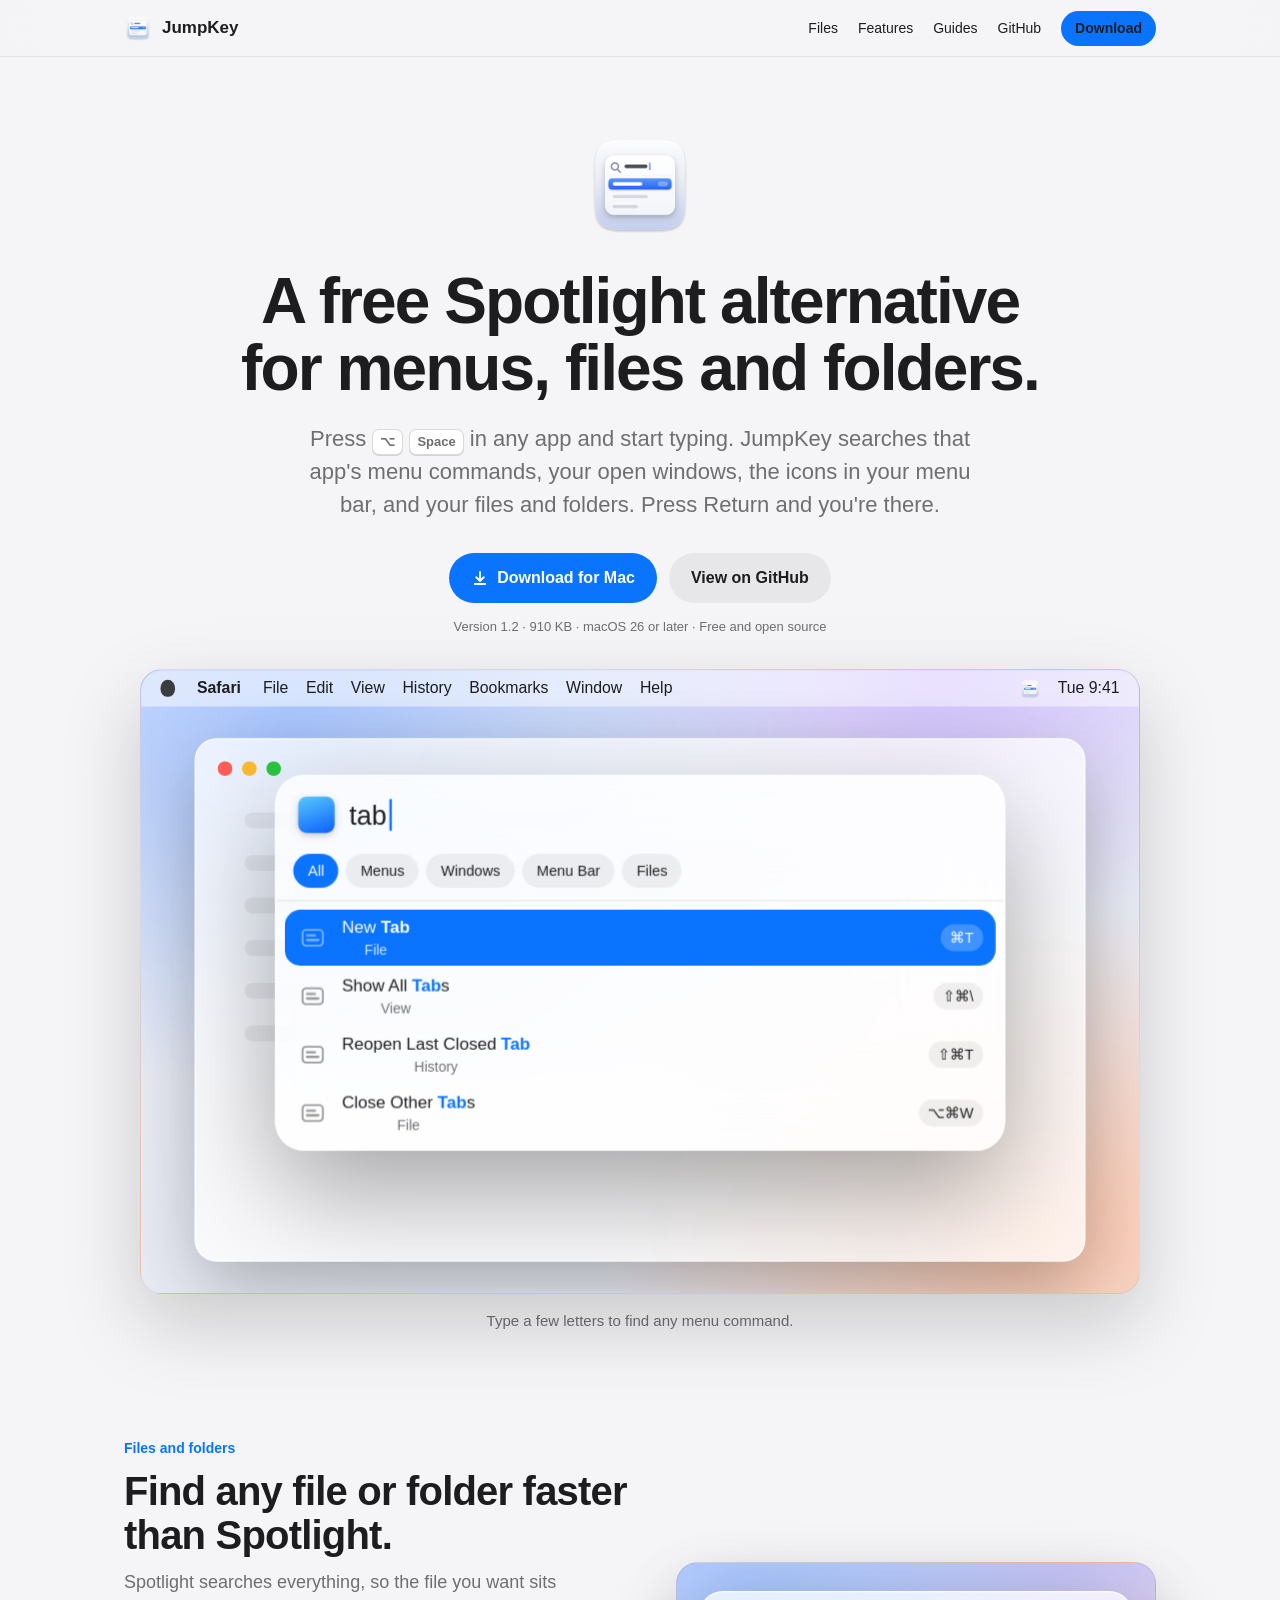
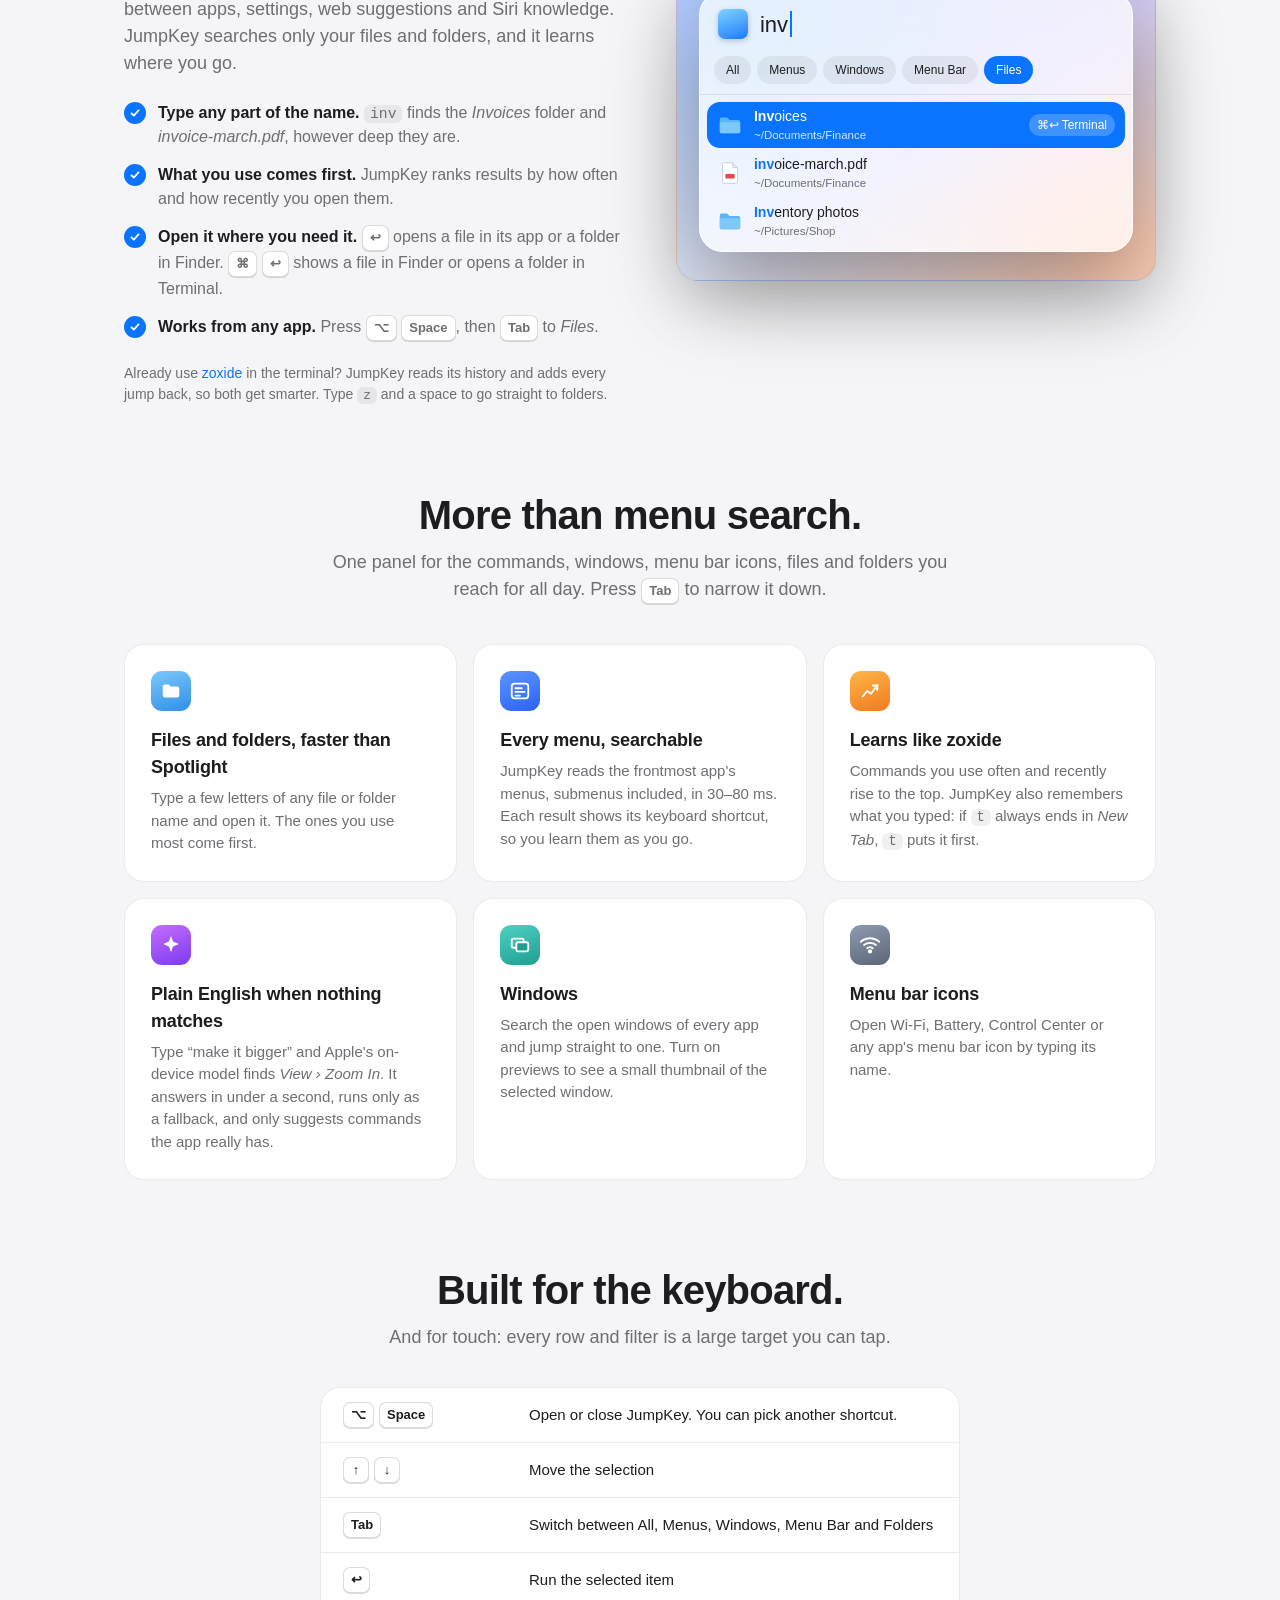
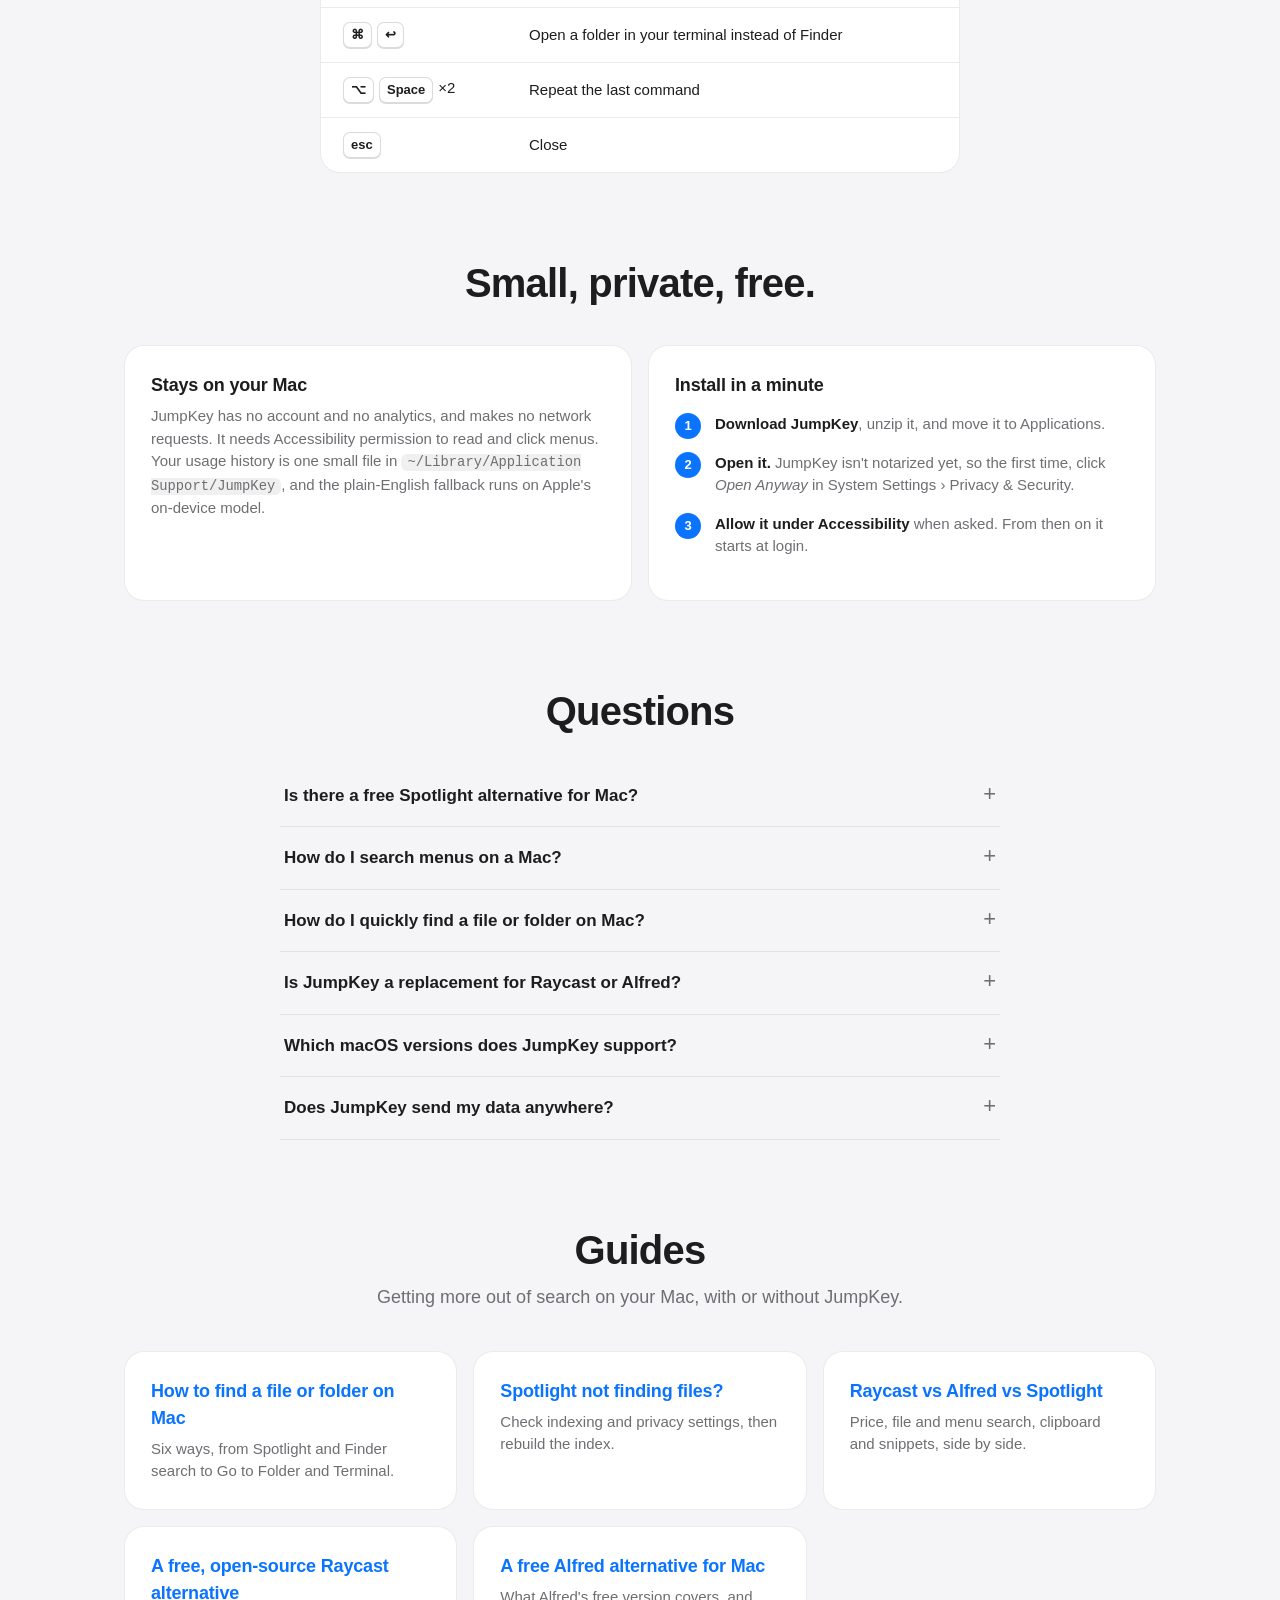
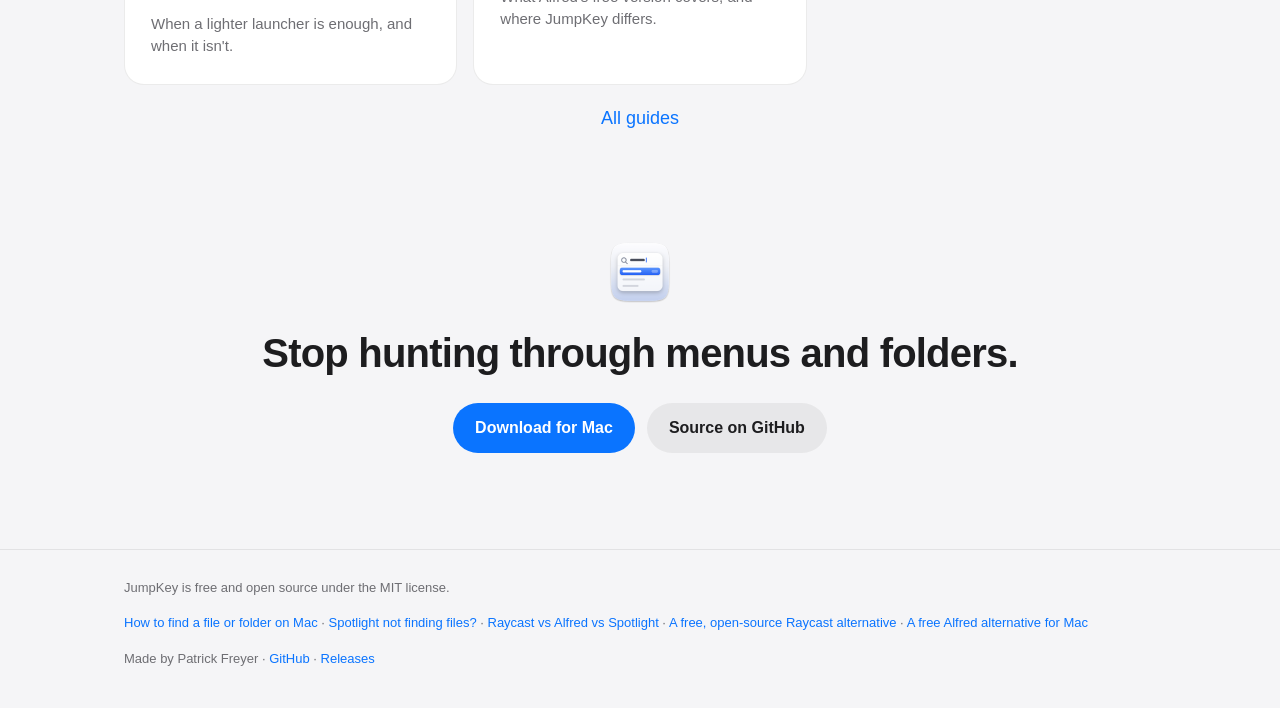
==== commit 22849189: "Website: five guides, hub, sitemap and structured data New pages, each aimed at one search from seo/" ====
--- a/docs/index.html
+++ b/docs/index.html
@@ -154,11 +154,17 @@
   .folder-stage { border-radius: 22px; padding: 28px 22px; background: var(--stage); border: 1px solid var(--line);
                   box-shadow: 0 24px 60px rgba(0,0,0,.14); }
   .folder-stage .panel { position: relative; left: auto; top: auto; width: 100%; }
+  .split > *, .two > *, .grid > * { min-width: 0; }
+  code { overflow-wrap: anywhere; }
+  .folder-stage .chips { flex-wrap: wrap; row-gap: 6px; }
   .grid { display: grid; grid-template-columns: repeat(3, 1fr); gap: 16px; margin-top: 40px; }
   .card { background: var(--surface); border: 1px solid var(--line); border-radius: 20px; padding: 26px; }
   .card .fi { width: 40px; height: 40px; border-radius: 11px; display: flex; align-items: center; justify-content: center;
               margin-bottom: 16px; color: #fff; }
   .card .fi svg { width: 22px; height: 22px; }
+  a.card.guide { color: inherit; display: block; }
+  a.card.guide:hover { text-decoration: none; border-color: var(--accent); }
+  a.card.guide h3 { color: var(--accent); }
   .card h3 { font-size: 18px; letter-spacing: -0.01em; margin-bottom: 6px; }
   .card p { color: var(--sub); font-size: 15px; }
   code { font-family: ui-monospace, "SF Mono", Menlo, monospace; font-size: .92em; background: var(--pill);
@@ -194,7 +200,7 @@
   @media (max-width: 860px) {
     .grid { grid-template-columns: 1fr 1fr; }
     .two { grid-template-columns: 1fr; }
-    .split { grid-template-columns: 1fr; gap: 32px; }
+    .split { grid-template-columns: minmax(0, 1fr); gap: 32px; }
   }
   @media (max-width: 600px) {
     .wrap { padding: 0 16px; }
@@ -222,7 +228,7 @@
     <div class="links">
       <a class="hide-s" href="#folders">Files</a>
       <a class="hide-s" href="#features">Features</a>
-      <a class="hide-s" href="#install">Install</a>
+      <a class="hide-s" href="/guides/">Guides</a>
       <a class="hide-s" href="https://github.com/patrickfreyer/JumpKey">GitHub</a>
       <a class="btn" href="https://github.com/patrickfreyer/JumpKey/releases/latest/download/JumpKey.zip">Download</a>
     </div>
@@ -320,7 +326,7 @@
     <div class="card">
       <div class="fi" style="background:linear-gradient(160deg,#8e9aaf,#5b667a)"><svg viewBox="0 0 24 24" fill="none" stroke="#fff" stroke-width="2" stroke-linecap="round"><path d="M2 8.5a15 15 0 0 1 20 0M5.5 12a10 10 0 0 1 13 0M9 15.5a5 5 0 0 1 6 0"/><circle cx="12" cy="19" r="1.3" fill="#fff"/></svg></div>
       <h3>Menu bar icons</h3>
-      <p>Open Wi‑Fi, Battery, Control Center or any app's menu bar icon by typing its name, even when it's hidden behind the notch.</p>
+      <p>Open Wi‑Fi, Battery, Control Center or any app's menu bar icon by typing its name.</p>
     </div>
 </div>
   </div>
@@ -345,7 +351,7 @@
   <div class="two">
     <div class="card">
       <h3>Stays on your Mac</h3>
-      <p>JumpKey has no account and no analytics, and makes no network requests. It needs Accessibility permission to read and click menus. Your usage history is one small file in <code>~/Library/Application&nbsp;Support/JumpKey</code>, and the plain-English fallback runs on Apple's on-device model.</p>
+      <p>JumpKey has no account and no analytics, and makes no network requests. It needs Accessibility permission to read and click menus. Your usage history is one small file in <code>~/Library/Application Support/JumpKey</code>, and the plain-English fallback runs on Apple's on-device model.</p>
     </div>
     <div class="card">
       <h3>Install in a minute</h3>
@@ -370,6 +376,19 @@
   </div>
 </section>
 
+<section id="guides" class="wrap">
+  <h2>Guides</h2>
+  <p class="sub2">Getting more out of search on your Mac, with or without JumpKey.</p>
+  <div class="grid">
+    <a class="card guide" href="/find-files-on-mac/"><h3>How to find a file or folder on Mac</h3><p>Six ways, from Spotlight and Finder search to Go to Folder and Terminal.</p></a>
+    <a class="card guide" href="/spotlight-not-finding-files/"><h3>Spotlight not finding files?</h3><p>Check indexing and privacy settings, then rebuild the index.</p></a>
+    <a class="card guide" href="/raycast-vs-alfred/"><h3>Raycast vs Alfred vs Spotlight</h3><p>Price, file and menu search, clipboard and snippets, side by side.</p></a>
+    <a class="card guide" href="/raycast-alternative/"><h3>A free, open-source Raycast alternative</h3><p>When a lighter launcher is enough, and when it isn't.</p></a>
+    <a class="card guide" href="/alfred-alternative/"><h3>A free Alfred alternative for Mac</h3><p>What Alfred's free version covers, and where JumpKey differs.</p></a>
+  </div>
+  <p class="sub2" style="margin-top:20px"><a href="/guides/">All guides</a></p>
+</section>
+
 <section class="final wrap">
   <img src="icon-256.png" alt="" width="72" height="72">
   <h2 style="margin-top:16px">Stop hunting through menus and folders.</h2>
@@ -382,6 +401,7 @@
 <footer>
   <div class="wrap">
     <span>JumpKey is free and open source under the MIT license.</span>
+    <span><a href="/find-files-on-mac/">How to find a file or folder on Mac</a> · <a href="/spotlight-not-finding-files/">Spotlight not finding files?</a> · <a href="/raycast-vs-alfred/">Raycast vs Alfred vs Spotlight</a> · <a href="/raycast-alternative/">A free, open-source Raycast alternative</a> · <a href="/alfred-alternative/">A free Alfred alternative for Mac</a></span>
     <span>Made by Patrick Freyer · <a href="https://github.com/patrickfreyer/JumpKey">GitHub</a> · <a href="https://github.com/patrickfreyer/JumpKey/releases">Releases</a></span>
   </div>
 </footer>
